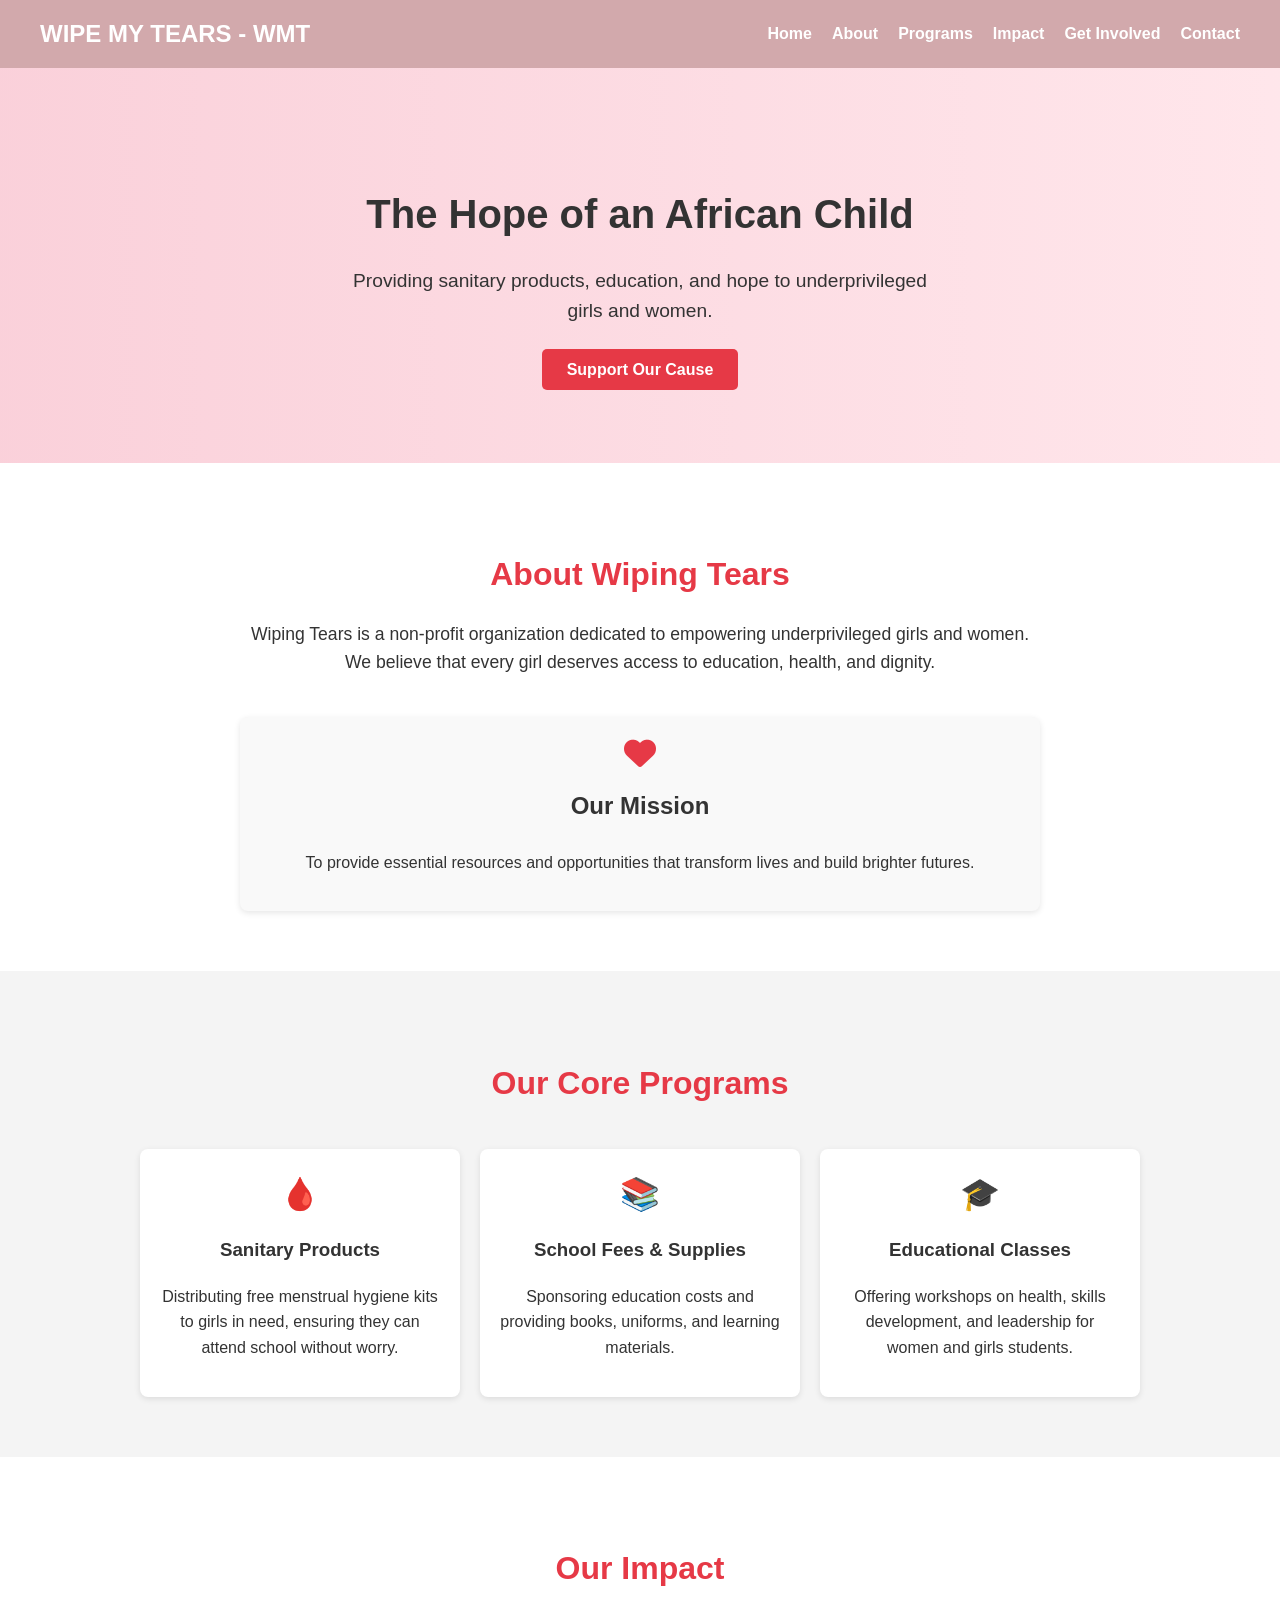
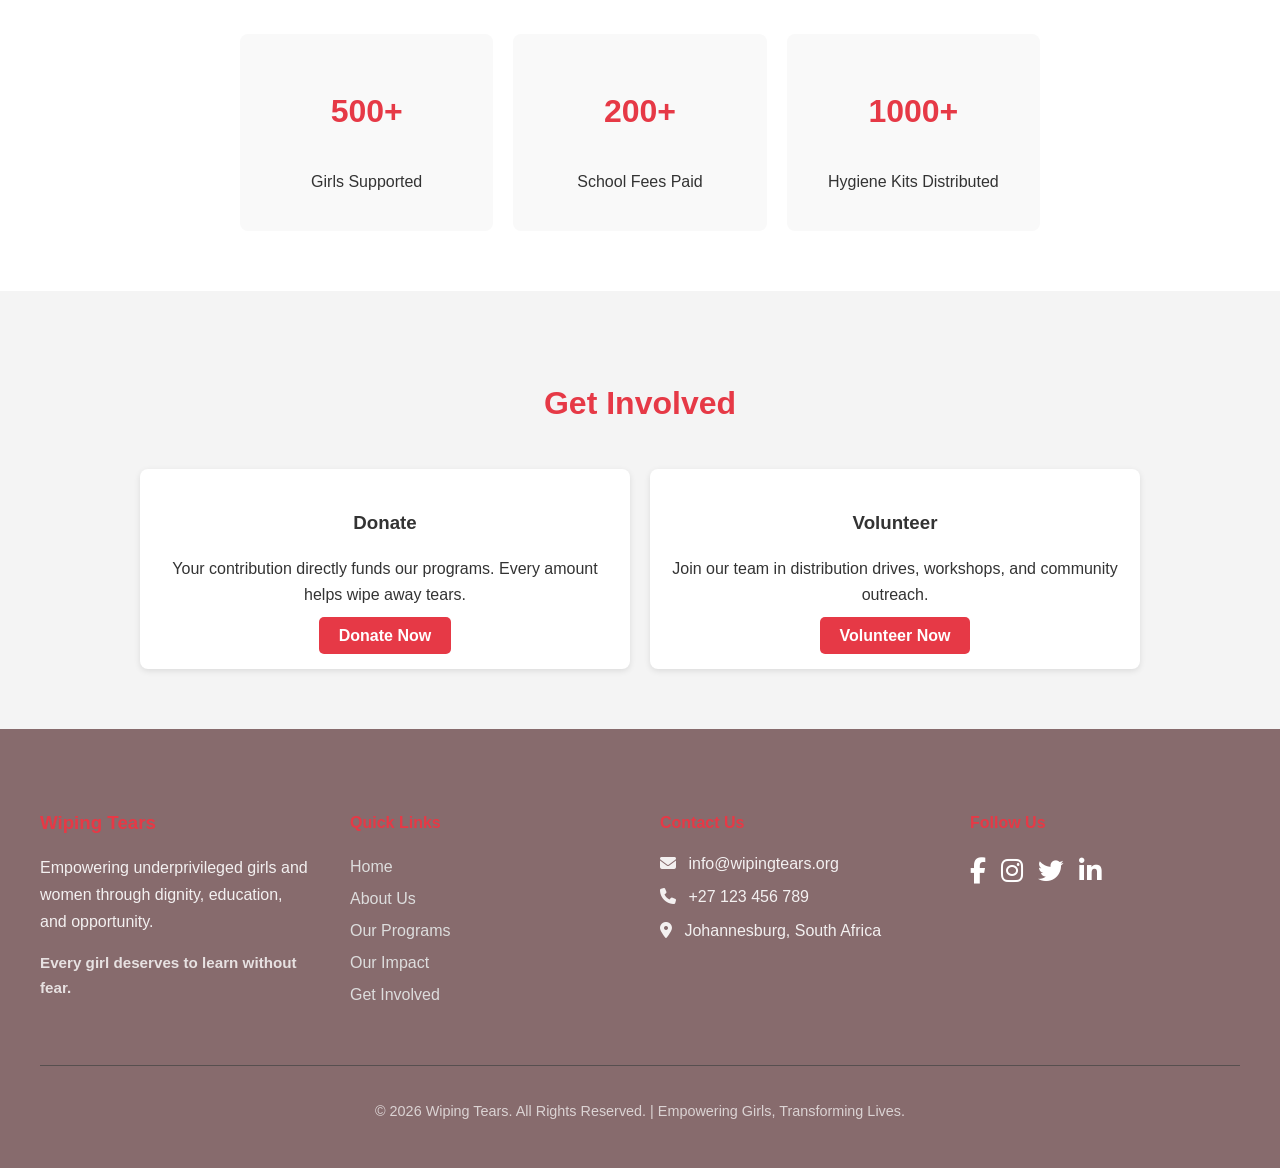
==== index.html @ dc57d69b "Refactor header navigation to include hamburger menu and logo alignment" ====
<!DOCTYPE html>
<html lang="en">
<head>
  <meta charset="UTF-8">
  <meta name="viewport" content="width=device-width, initial-scale=1.0">
  <title>Wiping Tears | Empowering Girls & Women</title>
  <!-- Font Awesome for icons -->
  <link rel="stylesheet" href="https://cdnjs.cloudflare.com/ajax/libs/font-awesome/6.5.1/css/all.min.css">

<style>
*{box-sizing:border-box}
html{scroll-behavior:smooth}
body{margin:0;font-family:Arial,sans-serif;line-height:1.6;color:#333}
img{max-width:100%;height:auto}
header{z-index:1000}
nav ul{flex-wrap:wrap}
@media (max-width:768px){
  nav{flex-direction:column!important;gap:15px}
  nav ul{justify-content:center;gap:10px!important}
  #home{padding:60px 15px!important}
  #home h1{font-size:2rem!important}
  #home p{font-size:1rem!important}
  section{padding:40px 15px!important}
  footer div[style*="justify-content:space-between"]{flex-direction:column!important}
}
@media (max-width:480px){
  nav ul{flex-direction:column!important;align-items:center}
  #home h1{font-size:1.6rem!important}
  #home p{font-size:.95rem!important}
  a[href="#get-involved"]{display:inline-block;width:100%;max-width:280px}
}
@media (min-width:1400px){
  #home h1{font-size:3.5rem!important}
  #home p{font-size:1.4rem!important}
}

/* Responsive Navigation */
@media (max-width:768px){
  #menu-toggle { display:block; }
  #nav-links { 
    display:none; 
    flex-direction:column; 
    background:#d2a9ac; 
    position:absolute; 
    top:60px; 
    right:20px; 
    padding:15px; 
    border-radius:8px;
  }
  #nav-links li { margin:10px 0; }
}
/* Mobile Navigation */
@media (max-width:768px){
  #menu-toggle { display:block; }
  #nav-links { 
    display:none; 
    flex-direction:column; 
    background:#d2a9ac; 
    position:fixed; 
    top:0; 
    left:-250px; /* hidden off-screen */
    width:250px; 
    height:100%; 
    padding:20px; 
    transition:left 0.3s ease; 
    z-index:999;
  }
  #nav-links.show { left:0; } /* slide in */
  #nav-links li { margin:15px 0; }
}

</style>

</head>
<body style="margin:0; font-family:Arial, sans-serif; line-height:1.6; color:#333;">
<!-- Header -->
<header style="background:#d2a9ac; color:#fff; padding:15px 20px; position:sticky; top:0; z-index:1000;">
  <nav style="display:flex; justify-content:space-between; align-items:center; max-width:1200px; margin:auto; position:relative;">
    
    <!-- Left side: Hamburger + Logo -->
    <div style="display:flex; align-items:center; gap:15px;">
      <!-- Hamburger Button -->
      <div id="menu-toggle" style="display:none; font-size:1.8em; cursor:pointer; color:#fff;">
        &#9776; <!-- Unicode hamburger icon -->
      </div>
      <h1 style="margin:0; font-size:1.5em;">WIPE MY TEARS - WMT</h1>
    </div>

    <!-- Navigation Links -->
    <ul id="nav-links" style="list-style:none; display:flex; gap:20px; margin:0; padding:0;">
      <li><a href="#home" style="color:#fff; text-decoration:none; font-weight:bold;">Home</a></li>
      <li><a href="#about" style="color:#fff; text-decoration:none; font-weight:bold;">About</a></li>
      <li><a href="#programs" style="color:#fff; text-decoration:none; font-weight:bold;">Programs</a></li>
      <li><a href="#impact" style="color:#fff; text-decoration:none; font-weight:bold;">Impact</a></li>
      <li><a href="#get-involved" style="color:#fff; text-decoration:none; font-weight:bold;">Get Involved</a></li>
      <li><a href="#contact" style="color:#fff; text-decoration:none; font-weight:bold;">Contact</a></li>
    </ul>
  </nav>
</header>




<!-- Hero Section -->
<section id="home" style="background:linear-gradient(to right, rgba(249,197,209,0.8), rgba(255,224,230,0.8)), url('Images/g') center/cover no-repeat; text-align:center; padding:80px 20px;">
  <div style="max-width:600px; margin:auto;">
    <h2 style="font-size:2.5em; margin-bottom:20px;">The Hope of an African Child</h2>
    <p style="font-size:1.2em; margin-bottom:30px;">Providing sanitary products, education, and hope to underprivileged girls and women.</p>
    <a href="#get-involved" style="background:#e63946; color:#fff; padding:12px 25px; border-radius:5px; text-decoration:none; font-weight:bold;">Support Our Cause</a>
  </div>
</section>


  <!-- About Section -->
  <section id="about" style="padding:60px 20px; background:#fff; text-align:center;">
    <div style="max-width:800px; margin:auto;">
      <h2 style="font-size:2em; margin-bottom:20px; color:#e63946;">About Wiping Tears</h2>
      <p style="font-size:1.1em; margin-bottom:40px;">Wiping Tears is a non-profit organization dedicated to empowering underprivileged girls and women. We believe that every girl deserves access to education, health, and dignity.</p>
      <div style="background:#f9f9f9; padding:20px; border-radius:8px; box-shadow:0 2px 6px rgba(0,0,0,0.1);">
        <i class="fas fa-heart" style="font-size:2em; color:#e63946;"></i>
        <h3 style="margin-top:15px; font-size:1.5em;">Our Mission</h3>
        <p style="margin-top:10px;">To provide essential resources and opportunities that transform lives and build brighter futures.</p>
      </div>
    </div>
  </section>

  <!-- Programs Section -->
  <section id="programs" style="padding:60px 20px; background:#f4f4f4; text-align:center;">
    <div style="max-width:1000px; margin:auto;">
      <h2 style="font-size:2em; margin-bottom:40px; color:#e63946;">Our Core Programs</h2>
      <div style="display:flex; gap:20px; flex-wrap:wrap; justify-content:center;">
        <div style="flex:1; min-width:250px; background:#fff; padding:20px; border-radius:8px; box-shadow:0 2px 6px rgba(0,0,0,0.1);">
          <div style="font-size:2em;">🩸</div>
          <h3 style="margin-top:15px;">Sanitary Products</h3>
          <p>Distributing free menstrual hygiene kits to girls in need, ensuring they can attend school without worry.</p>
        </div>
        <div style="flex:1; min-width:250px; background:#fff; padding:20px; border-radius:8px; box-shadow:0 2px 6px rgba(0,0,0,0.1);">
          <div style="font-size:2em;">📚</div>
          <h3 style="margin-top:15px;">School Fees & Supplies</h3>
          <p>Sponsoring education costs and providing books, uniforms, and learning materials.</p>
        </div>
        <div style="flex:1; min-width:250px; background:#fff; padding:20px; border-radius:8px; box-shadow:0 2px 6px rgba(0,0,0,0.1);">
          <div style="font-size:2em;">🎓</div>
          <h3 style="margin-top:15px;">Educational Classes</h3>
          <p>Offering workshops on health, skills development, and leadership for women and girls students.</p>
        </div>
      </div>
    </div>
  </section>

  <!-- Impact Section -->
  <section id="impact" style="padding:60px 20px; background:#fff; text-align:center;">
    <div style="max-width:800px; margin:auto;">
      <h2 style="font-size:2em; margin-bottom:40px; color:#e63946;">Our Impact</h2>
      <div style="display:flex; gap:20px; justify-content:center; flex-wrap:wrap;">
        <div style="flex:1; min-width:200px; background:#f9f9f9; padding:20px; border-radius:8px;">
          <h3 style="font-size:2em; color:#e63946;">500+</h3>
          <p>Girls Supported</p>
        </div>
        <div style="flex:1; min-width:200px; background:#f9f9f9; padding:20px; border-radius:8px;">
          <h3 style="font-size:2em; color:#e63946;">200+</h3>
          <p>School Fees Paid</p>
        </div>
        <div style="flex:1; min-width:200px; background:#f9f9f9; padding:20px; border-radius:8px;">
          <h3 style="font-size:2em; color:#e63946;">1000+</h3>
          <p>Hygiene Kits Distributed</p>
        </div>
      </div>
    </div>
  </section>

  <!-- Get Involved -->
  <section id="get-involved" style="padding:60px 20px; background:#f4f4f4; text-align:center;">
    <div style="max-width:1000px; margin:auto;">
      <h2 style="font-size:2em; margin-bottom:40px; color:#e63946;">Get Involved</h2>
      <div style="display:flex; gap:20px; flex-wrap:wrap; justify-content:center;">
        <div style="flex:1; min-width:250px; background:#fff; padding:20px; border-radius:8px; box-shadow:0 2px 6px rgba(0,0,0,0.1);">
          <h3>Donate</h3>
          <p>Your contribution directly funds our programs. Every amount helps wipe away tears.</p>
          <a href="#" style="background:#e63946; color:#fff; padding:10px 20px; border-radius:5px; text-decoration:none; font-weight:bold;">Donate Now</a>
        </div>
        <div style="flex:1; min-width:250px; background:#fff; padding:20px; border-radius:8px; box-shadow:0 2px 6px rgba(0,0,0,0.1);">
          <h3>Volunteer</h3>
          <p>Join our team in distribution drives, workshops, and community outreach.</p>
         <a href="#" style="background:#e63946; color:#fff; padding:10px 20px; border-radius:5px; text-decoration:none; font-weight:bold;">Volunteer Now</a>
        </div>
      </div>
    </section>

  <!-- Footer -->
  <footer style="background:#876b6d; color:#fff; padding:60px 20px 30px;">
    <div style="max-width:1200px; margin:auto;">
      <div style="display:flex; flex-wrap:wrap; gap:40px; justify-content:space-between;">

        <!-- Column 1: About -->
        <div style="flex:1; min-width:250px;">
          <h3 style="color:#e63946; margin-bottom:15px;">Wiping Tears</h3>
          <p style="opacity:0.9; line-height:1.7;">
            Empowering underprivileged girls and women through dignity, education, and opportunity.
          </p>
          <p style="margin-top:15px; opacity:0.8; font-size:0.95em;">
            <strong>Every girl deserves to learn without fear.</strong>
          </p>
        </div>

        <!-- Column 2: Quick Links -->
        <div style="flex:1; min-width:200px;">
          <h4 style="margin-bottom:15px; color:#e63946;">Quick Links</h4>
          <ul style="list-style:none; padding:0; margin:0; line-height:2;">
            <li><a href="#home" style="color:#ddd; text-decoration:none;">Home</a></li>
            <li><a href="#about" style="color:#ddd; text-decoration:none;">About Us</a></li>
            <li><a href="#programs" style="color:#ddd; text-decoration:none;">Our Programs</a></li>
            <li><a href="#impact" style="color:#ddd; text-decoration:none;">Our Impact</a></li>
            <li><a href="#get-involved" style="color:#ddd; text-decoration:none;">Get Involved</a></li>
          </ul>
        </div>

        <!-- Column 3: Contact -->
        <div style="flex:1; min-width:250px;">
          <h4 style="margin-bottom:15px; color:#e63946;">Contact Us</h4>
          <p style="margin:8px 0; opacity:0.9;">
            <i class="fas fa-envelope" style="margin-right:8px;"></i> 
            info@wipingtears.org
          </p>
          <p style="margin:8px 0; opacity:0.9;">
            <i class="fas fa-phone" style="margin-right:8px;"></i> 
            +27 123 456 789
          </p>
          <p style="margin:8px 0; opacity:0.9;">
            <i class="fas fa-map-marker-alt" style="margin-right:8px;"></i> 
            Johannesburg, South Africa
          </p>
        </div>

        <!-- Column 4: Social Media -->
        <div style="flex:1; min-width:200px;">
          <h4 style="margin-bottom:15px; color:#e63946;">Follow Us</h4>
          <div style="display:flex; gap:15px; font-size:1.6em;">
            <a href="#" style="color:#fff; transition:0.3s;"><i class="fab fa-facebook-f"></i></a>
            <a href="#" style="color:#fff; transition:0.3s;"><i class="fab fa-instagram"></i></a>
            <a href="#" style="color:#fff; transition:0.3s;"><i class="fab fa-twitter"></i></a>
            <a href="#" style="color:#fff; transition:0.3s;"><i class="fab fa-linkedin-in"></i></a>
          </div>
        </div>

      </div>

      <!-- Bottom Bar -->
      <div style="margin-top:50px; padding-top:20px; border-top:1px solid #444; text-align:center; opacity:0.7; font-size:0.9em;">
        <p>&copy; 2026 Wiping Tears. All Rights Reserved. | Empowering Girls, Transforming Lives.</p>
      </div>
    </div>
  </footer>
  <script>
  const menuToggle = document.getElementById('menu-toggle');
  const navLinks = document.getElementById('nav-links');

  menuToggle.addEventListener('click', () => {
    navLinks.style.display = navLinks.style.display === 'flex' ? 'none' : 'flex';
  });

  // Optional: close menu when a link is clicked
  document.querySelectorAll('#nav-links a').forEach(link => {
    link.addEventListener('click', () => {
      if (window.innerWidth <= 768) {
        navLinks.style.display = 'none';
      }
    });
  });
  // Toggle menu open/close
  menuToggle.addEventListener('click', () => {
    navLinks.classList.toggle('show');
  });

  // Close menu when a link is clicked
  document.querySelectorAll('#nav-links a').forEach(link => {
    link.addEventListener('click', () => {
      navLinks.classList.remove('show');
    });
  });
  
</script>
</body>
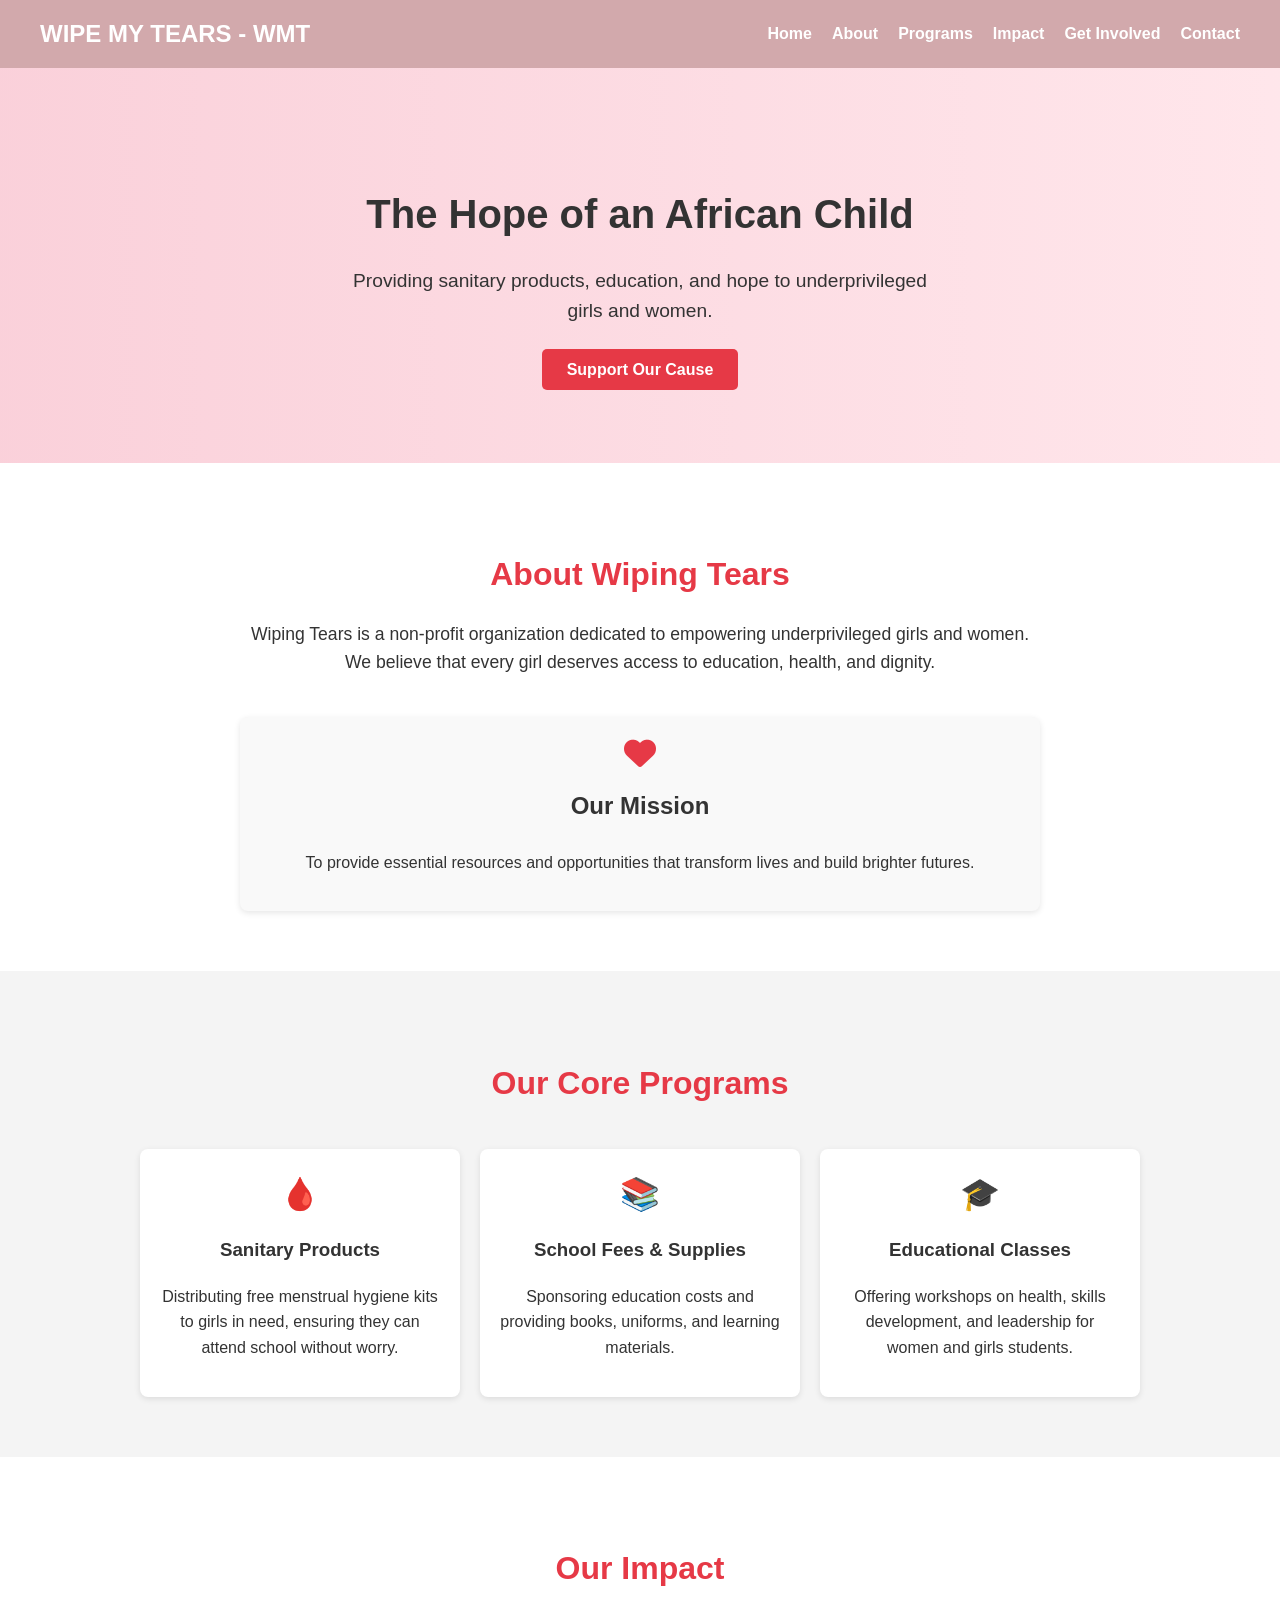
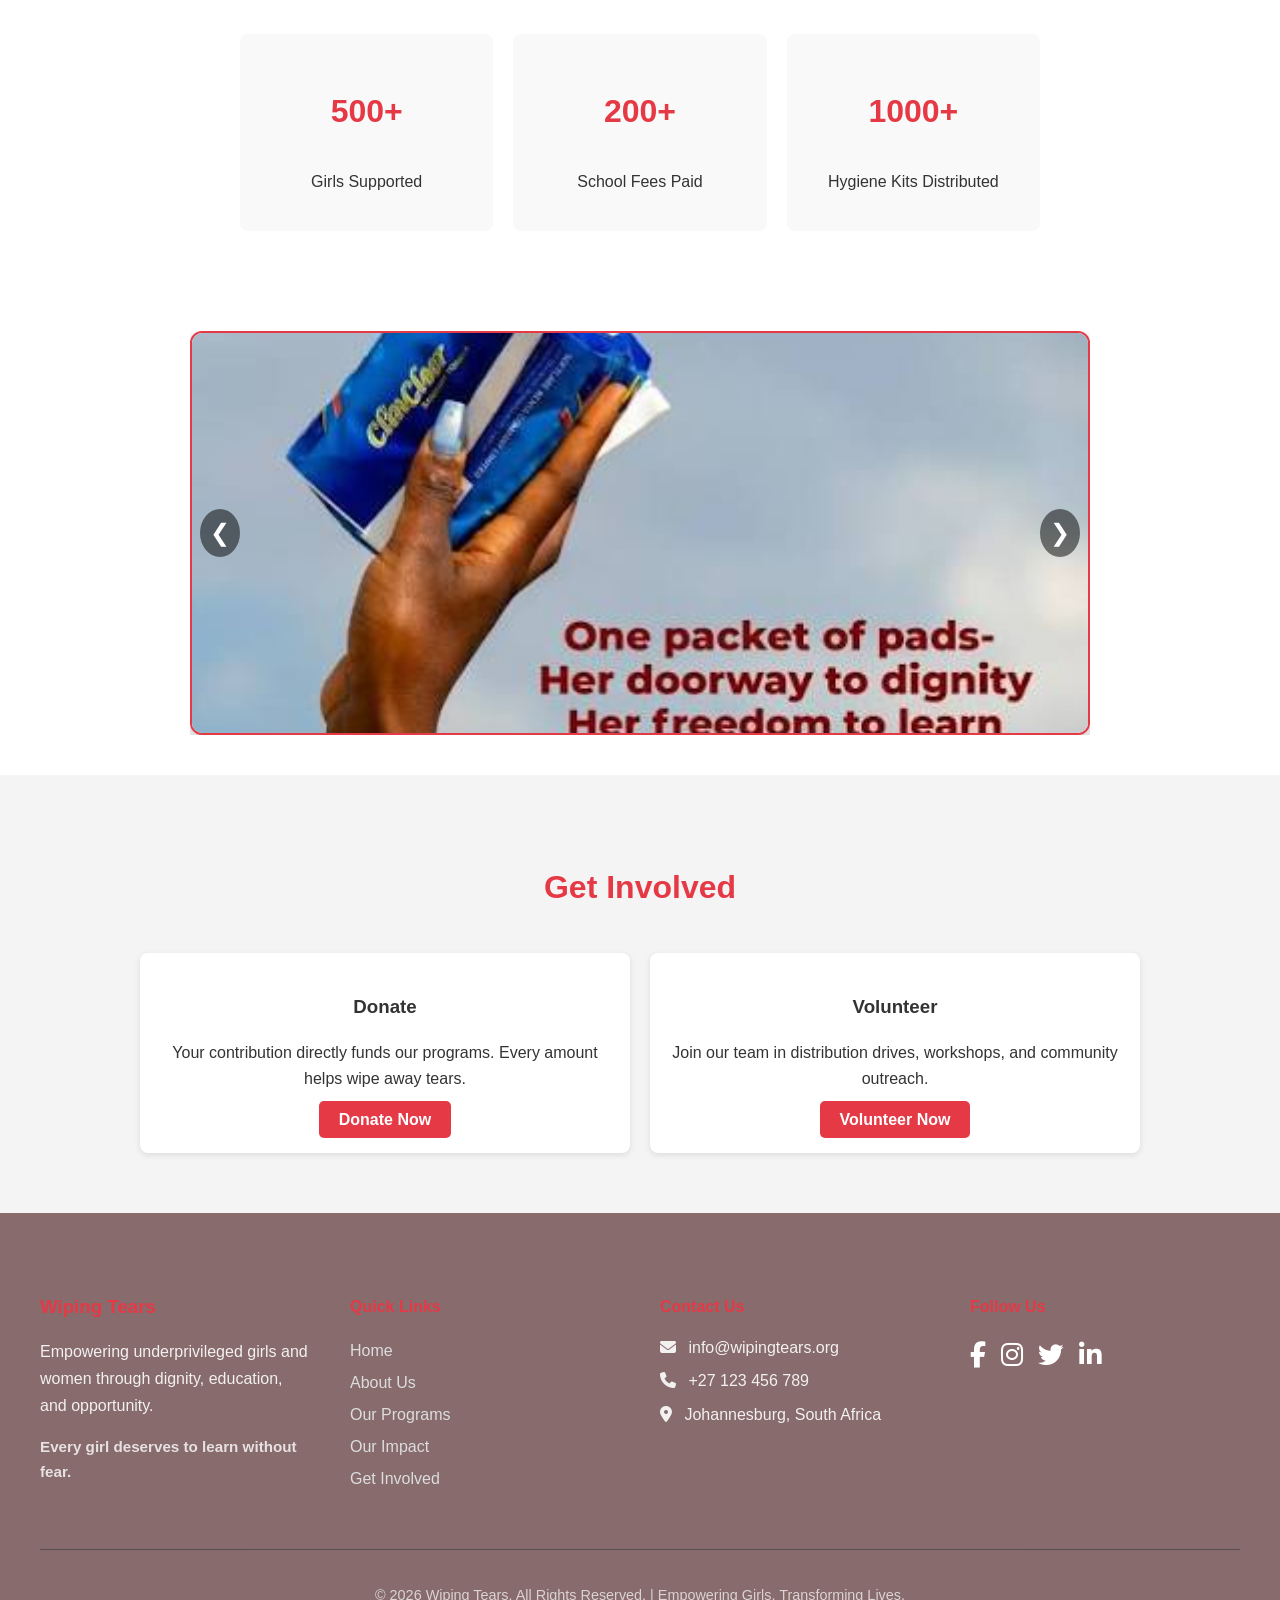
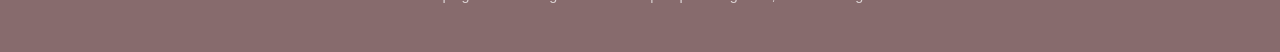
==== commit 741513cf: "Add image slider section with navigation functionality" ====
--- a/index.html
+++ b/index.html
@@ -68,6 +68,49 @@
   #nav-links.show { left:0; } /* slide in */
   #nav-links li { margin:15px 0; }
 }
+/* Image Slider */
+#impact-slider {
+  position:relative;
+  background:linear-gradient(to right, #f9c5d1, #ffe0e6); /* nice gradient background */
+  padding:40px 20px;
+  text-align:center;
+}
+
+#impact-slider .slider {
+  display:flex;
+  transition:transform 0.5s ease-in-out;
+  width:100%;                      /* fixed to 100% */
+  border:2px solid #e63946;         /* brand red border */
+  border-radius:12px;               /* rounded corners */
+  box-shadow:0 8px 20px rgba(0,0,0,0.25); /* floating shadow */
+  overflow:hidden;                  /* keep images inside */
+  background:#fff;                  /* clean white background */
+  margin:auto;                      /* center the slider */
+  max-width:900px;                  /* standard width */
+}
+
+.slider img {
+  width:100%;
+  height:400px;        /* fixed height */
+  object-fit:cover;    /* crop neatly */
+  flex-shrink:0;
+}
+
+#impact-slider button {
+  position:absolute;
+  top:50%;
+  transform:translateY(-50%);
+  background:rgba(0,0,0,0.5);
+  color:#fff;
+  border:none;
+  padding:10px;
+  cursor:pointer;
+  font-size:1.5em;
+  border-radius:50%;
+}
+
+#impact-slider .prev { left:10px; }
+#impact-slider .next { right:10px; }
 
 </style>
 
@@ -168,6 +211,19 @@
       </div>
     </div>
   </section>
+<!-- Image Slider Section -->
+<section id="impact-slider" style="padding:40px 20px; background:#fff; text-align:center;">
+  <div style="max-width:900px; margin:auto; position:relative; overflow:hidden;">
+    <div class="slider">
+      <img src="Images/cover.jpg" alt="Impact Image 1">
+      <img src="Images/cover1.jpg" alt="Impact Image 2">
+      <img src="Images/cover.jpg" alt="Impact Image 3">
+    </div>
+    <!-- Navigation Arrows -->
+    <button class="prev">&#10094;</button>
+    <button class="next">&#10095;</button>
+  </div>
+</section>
 
   <!-- Get Involved -->
   <section id="get-involved" style="padding:60px 20px; background:#f4f4f4; text-align:center;">
@@ -278,6 +334,24 @@
       navLinks.classList.remove('show');
     });
   });
-  
+    const slider = document.querySelector('.slider');
+  const slides = document.querySelectorAll('.slider img');
+  const prevBtn = document.querySelector('.prev');
+  const nextBtn = document.querySelector('.next');
+  let index = 0;
+
+  function showSlide(i) {
+    if (i < 0) index = slides.length - 1;
+    else if (i >= slides.length) index = 0;
+    else index = i;
+    slider.style.transform = `translateX(${-index * 100}%)`;
+  }
+
+  prevBtn.addEventListener('click', () => showSlide(index - 1));
+  nextBtn.addEventListener('click', () => showSlide(index + 1));
+
+  // Auto-slide every 5 seconds
+  setInterval(() => showSlide(index + 1), 5000);
 </script>
+
 </body>
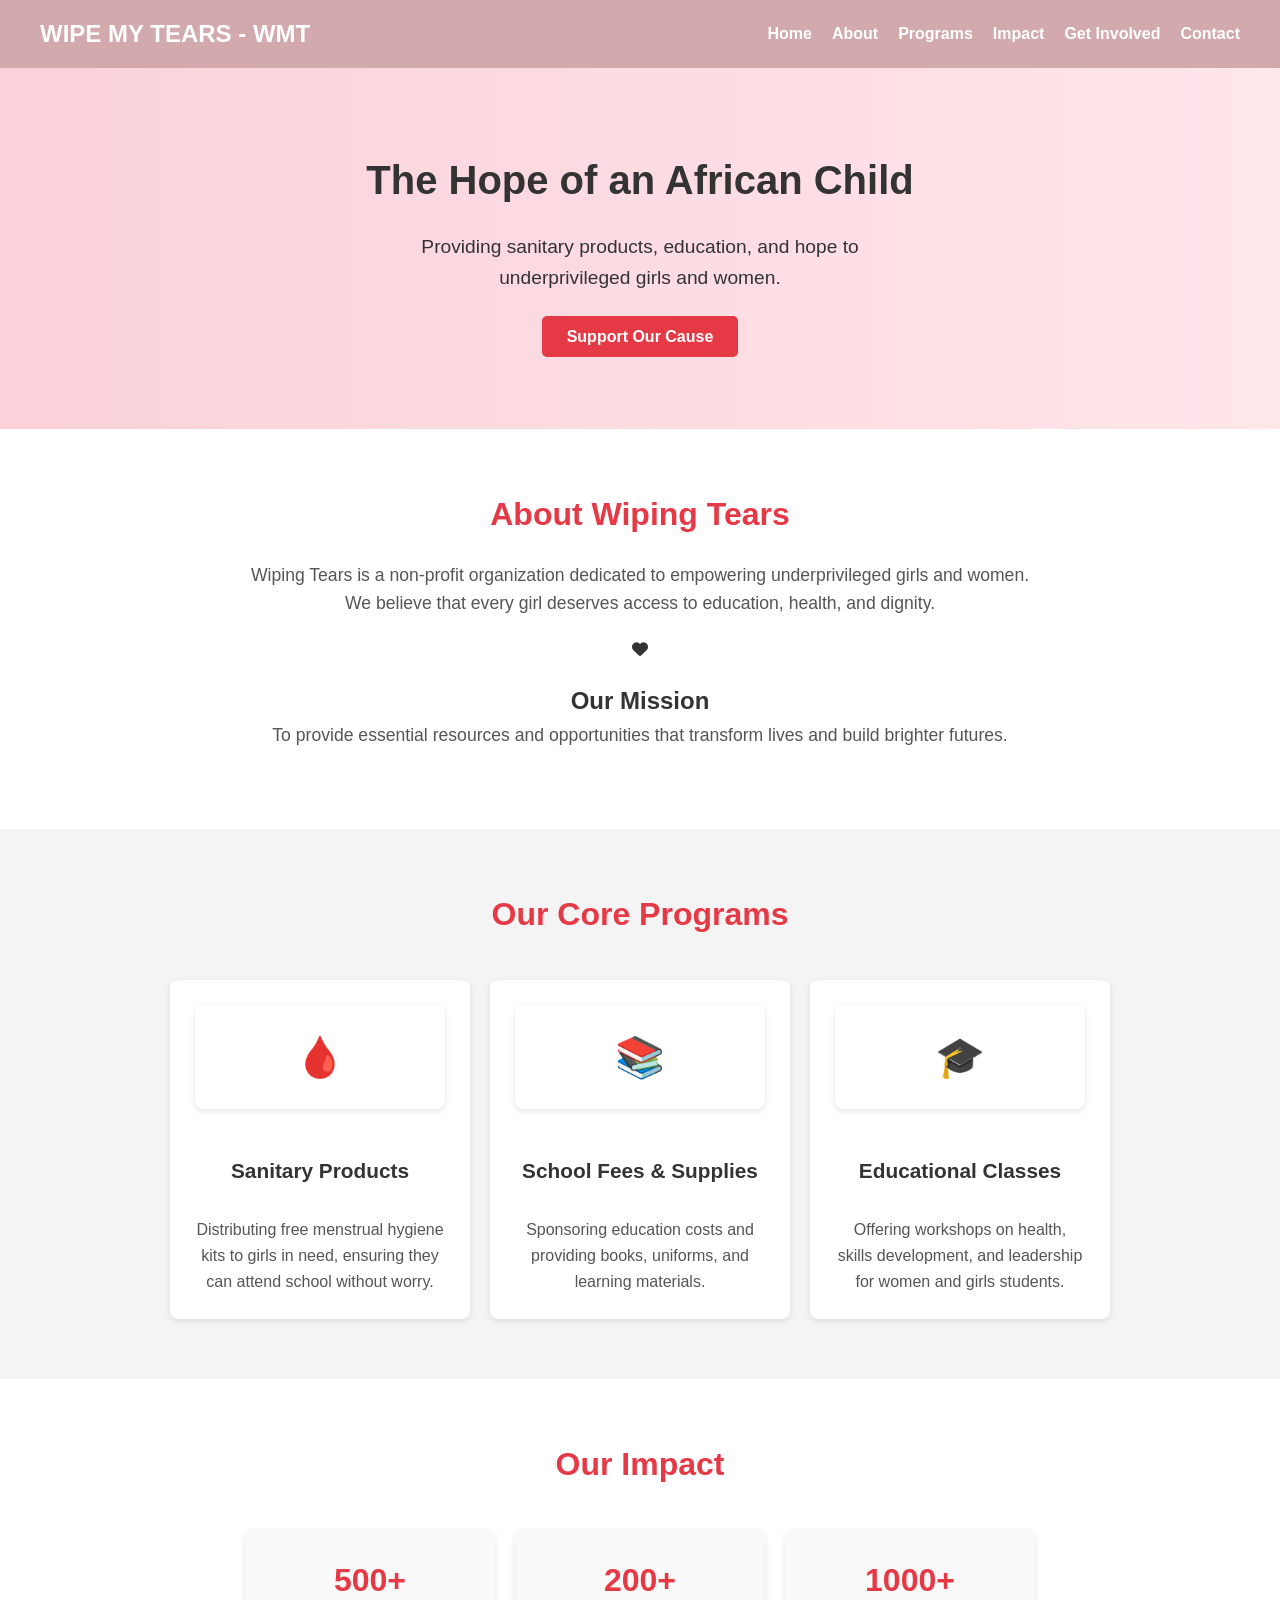
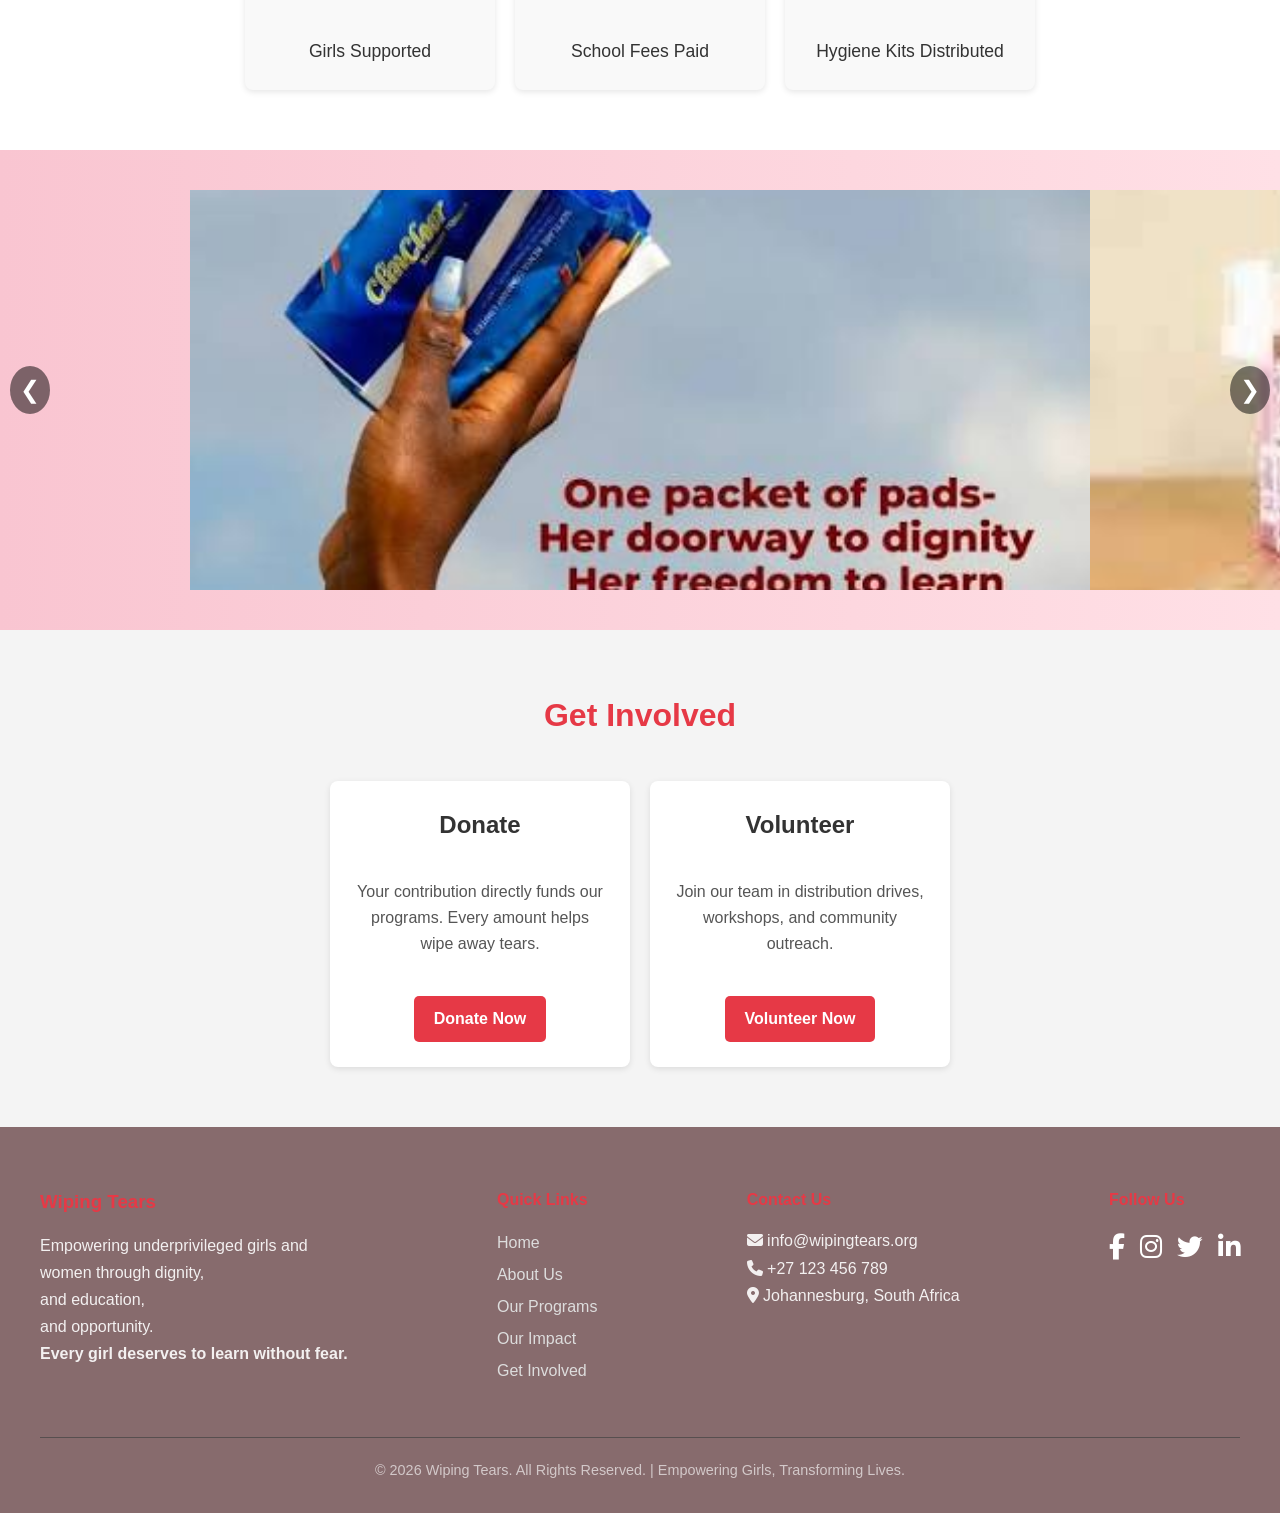
==== commit 654beba2: "Refactor HTML structure and styles for improved responsiveness and clarity; add external CSS and Jav" ====
--- a/index.html
+++ b/index.html
@@ -6,352 +6,181 @@
   <title>Wiping Tears | Empowering Girls & Women</title>
   <!-- Font Awesome for icons -->
   <link rel="stylesheet" href="https://cdnjs.cloudflare.com/ajax/libs/font-awesome/6.5.1/css/all.min.css">
+  <!-- External CSS -->
+  <link rel="stylesheet" href="style.css">
+</head>
+<body>
+  <!-- Header -->
+  <header>
+    <nav>
+      <!-- Left side: Hamburger + Logo -->
+      <div>
+        <div id="menu-toggle">&#9776;</div>
+        <h1>WIPE MY TEARS - WMT</h1>
+      </div>
+      <!-- Navigation Links -->
+      <ul id="nav-links">
+        <li><a href="#home">Home</a></li>
+        <li><a href="#about">About</a></li>
+        <li><a href="#programs">Programs</a></li>
+        <li><a href="#impact">Impact</a></li>
+        <li><a href="#get-involved">Get Involved</a></li>
+        <li><a href="#contact">Contact</a></li>
+      </ul>
+    </nav>
+  </header>
 
-<style>
-*{box-sizing:border-box}
-html{scroll-behavior:smooth}
-body{margin:0;font-family:Arial,sans-serif;line-height:1.6;color:#333}
-img{max-width:100%;height:auto}
-header{z-index:1000}
-nav ul{flex-wrap:wrap}
-@media (max-width:768px){
-  nav{flex-direction:column!important;gap:15px}
-  nav ul{justify-content:center;gap:10px!important}
-  #home{padding:60px 15px!important}
-  #home h1{font-size:2rem!important}
-  #home p{font-size:1rem!important}
-  section{padding:40px 15px!important}
-  footer div[style*="justify-content:space-between"]{flex-direction:column!important}
-}
-@media (max-width:480px){
-  nav ul{flex-direction:column!important;align-items:center}
-  #home h1{font-size:1.6rem!important}
-  #home p{font-size:.95rem!important}
-  a[href="#get-involved"]{display:inline-block;width:100%;max-width:280px}
-}
-@media (min-width:1400px){
-  #home h1{font-size:3.5rem!important}
-  #home p{font-size:1.4rem!important}
-}
+  <!-- Hero Section -->
+  <section id="home">
+    <div>
+      <h2>The Hope of an African Child</h2>
+      <p>Providing sanitary products, education, and hope to<br> underprivileged girls and women.</p>
+      <a href="#get-involved">Support Our Cause</a>
+    </div>
+  </section>
 
-/* Responsive Navigation */
-@media (max-width:768px){
-  #menu-toggle { display:block; }
-  #nav-links { 
-    display:none; 
-    flex-direction:column; 
-    background:#d2a9ac; 
-    position:absolute; 
-    top:60px; 
-    right:20px; 
-    padding:15px; 
-    border-radius:8px;
-  }
-  #nav-links li { margin:10px 0; }
-}
-/* Mobile Navigation */
-@media (max-width:768px){
-  #menu-toggle { display:block; }
-  #nav-links { 
-    display:none; 
-    flex-direction:column; 
-    background:#d2a9ac; 
-    position:fixed; 
-    top:0; 
-    left:-250px; /* hidden off-screen */
-    width:250px; 
-    height:100%; 
-    padding:20px; 
-    transition:left 0.3s ease; 
-    z-index:999;
-  }
-  #nav-links.show { left:0; } /* slide in */
-  #nav-links li { margin:15px 0; }
-}
-/* Image Slider */
-#impact-slider {
-  position:relative;
-  background:linear-gradient(to right, #f9c5d1, #ffe0e6); /* nice gradient background */
-  padding:40px 20px;
-  text-align:center;
-}
+  <!-- About Section -->
+  <section id="about">
+    <div>
+      <h2>About Wiping Tears</h2>
+      <p>Wiping Tears is a non-profit organization dedicated to empowering underprivileged girls and women.<br>
+         We believe that every girl deserves access to education, health, and dignity.</p>
+      <div>
+        <i class="fas fa-heart"></i>
+        <h3>Our Mission</h3>
+        <p>To provide essential resources and opportunities that transform lives and build brighter futures.</p>
+      </div>
+    </div>
+  </section>
 
-#impact-slider .slider {
-  display:flex;
-  transition:transform 0.5s ease-in-out;
-  width:100%;                      /* fixed to 100% */
-  border:2px solid #e63946;         /* brand red border */
-  border-radius:12px;               /* rounded corners */
-  box-shadow:0 8px 20px rgba(0,0,0,0.25); /* floating shadow */
-  overflow:hidden;                  /* keep images inside */
-  background:#fff;                  /* clean white background */
-  margin:auto;                      /* center the slider */
-  max-width:900px;                  /* standard width */
-}
-
-.slider img {
-  width:100%;
-  height:400px;        /* fixed height */
-  object-fit:cover;    /* crop neatly */
-  flex-shrink:0;
-}
-
-#impact-slider button {
-  position:absolute;
-  top:50%;
-  transform:translateY(-50%);
-  background:rgba(0,0,0,0.5);
-  color:#fff;
-  border:none;
-  padding:10px;
-  cursor:pointer;
-  font-size:1.5em;
-  border-radius:50%;
-}
-
-#impact-slider .prev { left:10px; }
-#impact-slider .next { right:10px; }
-
-</style>
-
-</head>
-<body style="margin:0; font-family:Arial, sans-serif; line-height:1.6; color:#333;">
-<!-- Header -->
-<header style="background:#d2a9ac; color:#fff; padding:15px 20px; position:sticky; top:0; z-index:1000;">
-  <nav style="display:flex; justify-content:space-between; align-items:center; max-width:1200px; margin:auto; position:relative;">
-    
-    <!-- Left side: Hamburger + Logo -->
-    <div style="display:flex; align-items:center; gap:15px;">
-      <!-- Hamburger Button -->
-      <div id="menu-toggle" style="display:none; font-size:1.8em; cursor:pointer; color:#fff;">
-        &#9776; <!-- Unicode hamburger icon -->
-      </div>
-      <h1 style="margin:0; font-size:1.5em;">WIPE MY TEARS - WMT</h1>
+<section id="programs">
+  <h2>Our Core Programs</h2>
+  <div class="programs-container">
+    <div class="program-card">
+      <div class="program-icon">🩸</div>
+      <h3>Sanitary Products</h3>
+      <p>Distributing free menstrual hygiene kits to girls in need, ensuring they can attend school without worry.</p>
     </div>
-
-    <!-- Navigation Links -->
-    <ul id="nav-links" style="list-style:none; display:flex; gap:20px; margin:0; padding:0;">
-      <li><a href="#home" style="color:#fff; text-decoration:none; font-weight:bold;">Home</a></li>
-      <li><a href="#about" style="color:#fff; text-decoration:none; font-weight:bold;">About</a></li>
-      <li><a href="#programs" style="color:#fff; text-decoration:none; font-weight:bold;">Programs</a></li>
-      <li><a href="#impact" style="color:#fff; text-decoration:none; font-weight:bold;">Impact</a></li>
-      <li><a href="#get-involved" style="color:#fff; text-decoration:none; font-weight:bold;">Get Involved</a></li>
-      <li><a href="#contact" style="color:#fff; text-decoration:none; font-weight:bold;">Contact</a></li>
-    </ul>
-  </nav>
-</header>
-
-
-
-
-<!-- Hero Section -->
-<section id="home" style="background:linear-gradient(to right, rgba(249,197,209,0.8), rgba(255,224,230,0.8)), url('Images/g') center/cover no-repeat; text-align:center; padding:80px 20px;">
-  <div style="max-width:600px; margin:auto;">
-    <h2 style="font-size:2.5em; margin-bottom:20px;">The Hope of an African Child</h2>
-    <p style="font-size:1.2em; margin-bottom:30px;">Providing sanitary products, education, and hope to underprivileged girls and women.</p>
-    <a href="#get-involved" style="background:#e63946; color:#fff; padding:12px 25px; border-radius:5px; text-decoration:none; font-weight:bold;">Support Our Cause</a>
+    <div class="program-card">
+      <div class="program-icon">📚</div>
+      <h3>School Fees & Supplies</h3>
+      <p>Sponsoring education costs and providing books, uniforms, and learning materials.</p>
+    </div>
+    <div class="program-card">
+      <div class="program-icon">🎓</div>
+      <h3>Educational Classes</h3>
+      <p>Offering workshops on health, skills development, and leadership for women and girls students.</p>
+    </div>
   </div>
 </section>
 
 
-  <!-- About Section -->
-  <section id="about" style="padding:60px 20px; background:#fff; text-align:center;">
-    <div style="max-width:800px; margin:auto;">
-      <h2 style="font-size:2em; margin-bottom:20px; color:#e63946;">About Wiping Tears</h2>
-      <p style="font-size:1.1em; margin-bottom:40px;">Wiping Tears is a non-profit organization dedicated to empowering underprivileged girls and women. We believe that every girl deserves access to education, health, and dignity.</p>
-      <div style="background:#f9f9f9; padding:20px; border-radius:8px; box-shadow:0 2px 6px rgba(0,0,0,0.1);">
-        <i class="fas fa-heart" style="font-size:2em; color:#e63946;"></i>
-        <h3 style="margin-top:15px; font-size:1.5em;">Our Mission</h3>
-        <p style="margin-top:10px;">To provide essential resources and opportunities that transform lives and build brighter futures.</p>
+<section id="impact">
+  <h2>Our Impact</h2>
+  <div class="impact-container">
+    <div class="impact-card">
+      <h3>500+</h3>
+      <p>Girls Supported</p>
+    </div>
+    <div class="impact-card">
+      <h3>200+</h3>
+      <p>School Fees Paid</p>
+    </div>
+    <div class="impact-card">
+      <h3>1000+</h3>
+      <p>Hygiene Kits Distributed</p>
+    </div>
+  </div>
+</section>
+
+
+<!-- Image Slider Section -->
+<section id="impact-slider">
+  <div class="slider">
+    <img src="Images/cover.jpg" alt="Impact Image 1">
+    <img src="Images/cover1.jpg" alt="Impact Image 2">
+    <img src="Images/cover.jpg" alt="Impact Image 3">
+  </div>
+  <!-- Navigation Arrows -->
+  <button class="prev">&#10094;</button>
+  <button class="next">&#10095;</button>
+</section>
+
+
+<section id="get-involved">
+  <h2>Get Involved</h2>
+  <div class="involved-container">
+    <div class="involved-card">
+      <h3>Donate</h3>
+      <p>Your contribution directly funds our programs. Every amount helps wipe away tears.</p>
+      <a href="#">Donate Now</a>
+    </div>
+    <div class="involved-card">
+      <h3>Volunteer</h3>
+      <p>Join our team in distribution drives, workshops, and community outreach.</p>
+      <a href="#">Volunteer Now</a>
+    </div>
+  </div>
+</section>
+
+
+ <footer>
+  <div>
+    <div class="footer-columns">
+      <!-- Column 1: About -->
+      <div>
+        <h3>Wiping Tears</h3>
+        <p>
+  Empowering underprivileged girls and<br> women through dignity,<br>
+  and
+  education,<br>
+  and opportunity.
+</p>
+
+        <p><strong>Every girl deserves to learn without fear.</strong></p>
       </div>
-    </div>
-  </section>
 
-  <!-- Programs Section -->
-  <section id="programs" style="padding:60px 20px; background:#f4f4f4; text-align:center;">
-    <div style="max-width:1000px; margin:auto;">
-      <h2 style="font-size:2em; margin-bottom:40px; color:#e63946;">Our Core Programs</h2>
-      <div style="display:flex; gap:20px; flex-wrap:wrap; justify-content:center;">
-        <div style="flex:1; min-width:250px; background:#fff; padding:20px; border-radius:8px; box-shadow:0 2px 6px rgba(0,0,0,0.1);">
-          <div style="font-size:2em;">🩸</div>
-          <h3 style="margin-top:15px;">Sanitary Products</h3>
-          <p>Distributing free menstrual hygiene kits to girls in need, ensuring they can attend school without worry.</p>
-        </div>
-        <div style="flex:1; min-width:250px; background:#fff; padding:20px; border-radius:8px; box-shadow:0 2px 6px rgba(0,0,0,0.1);">
-          <div style="font-size:2em;">📚</div>
-          <h3 style="margin-top:15px;">School Fees & Supplies</h3>
-          <p>Sponsoring education costs and providing books, uniforms, and learning materials.</p>
-        </div>
-        <div style="flex:1; min-width:250px; background:#fff; padding:20px; border-radius:8px; box-shadow:0 2px 6px rgba(0,0,0,0.1);">
-          <div style="font-size:2em;">🎓</div>
-          <h3 style="margin-top:15px;">Educational Classes</h3>
-          <p>Offering workshops on health, skills development, and leadership for women and girls students.</p>
+      <!-- Column 2: Quick Links -->
+      <div>
+        <h4>Quick Links</h4>
+        <ul>
+          <li><a href="#home">Home</a></li>
+          <li><a href="#about">About Us</a></li>
+          <li><a href="#programs">Our Programs</a></li>
+          <li><a href="#impact">Our Impact</a></li>
+          <li><a href="#get-involved">Get Involved</a></li>
+        </ul>
+      </div>
+
+      <!-- Column 3: Contact -->
+      <div>
+        <h4>Contact Us</h4>
+        <p><i class="fas fa-envelope"></i> info@wipingtears.org</p>
+        <p><i class="fas fa-phone"></i> +27 123 456 789</p>
+        <p><i class="fas fa-map-marker-alt"></i> Johannesburg, South Africa</p>
+      </div>
+
+      <!-- Column 4: Social Media -->
+      <div>
+        <h4>Follow Us</h4>
+        <div class="social">
+          <a href="#"><i class="fab fa-facebook-f"></i></a>
+          <a href="#"><i class="fab fa-instagram"></i></a>
+          <a href="#"><i class="fab fa-twitter"></i></a>
+          <a href="#"><i class="fab fa-linkedin-in"></i></a>
         </div>
       </div>
     </div>
-  </section>
 
-  <!-- Impact Section -->
-  <section id="impact" style="padding:60px 20px; background:#fff; text-align:center;">
-    <div style="max-width:800px; margin:auto;">
-      <h2 style="font-size:2em; margin-bottom:40px; color:#e63946;">Our Impact</h2>
-      <div style="display:flex; gap:20px; justify-content:center; flex-wrap:wrap;">
-        <div style="flex:1; min-width:200px; background:#f9f9f9; padding:20px; border-radius:8px;">
-          <h3 style="font-size:2em; color:#e63946;">500+</h3>
-          <p>Girls Supported</p>
-        </div>
-        <div style="flex:1; min-width:200px; background:#f9f9f9; padding:20px; border-radius:8px;">
-          <h3 style="font-size:2em; color:#e63946;">200+</h3>
-          <p>School Fees Paid</p>
-        </div>
-        <div style="flex:1; min-width:200px; background:#f9f9f9; padding:20px; border-radius:8px;">
-          <h3 style="font-size:2em; color:#e63946;">1000+</h3>
-          <p>Hygiene Kits Distributed</p>
-        </div>
-      </div>
+    <!-- Bottom Bar -->
+    <div class="bottom-bar">
+      <p>&copy; 2026 Wiping Tears. All Rights Reserved. | Empowering Girls, Transforming Lives.</p>
     </div>
-  </section>
-<!-- Image Slider Section -->
-<section id="impact-slider" style="padding:40px 20px; background:#fff; text-align:center;">
-  <div style="max-width:900px; margin:auto; position:relative; overflow:hidden;">
-    <div class="slider">
-      <img src="Images/cover.jpg" alt="Impact Image 1">
-      <img src="Images/cover1.jpg" alt="Impact Image 2">
-      <img src="Images/cover.jpg" alt="Impact Image 3">
-    </div>
-    <!-- Navigation Arrows -->
-    <button class="prev">&#10094;</button>
-    <button class="next">&#10095;</button>
   </div>
-</section>
+</footer>
 
-  <!-- Get Involved -->
-  <section id="get-involved" style="padding:60px 20px; background:#f4f4f4; text-align:center;">
-    <div style="max-width:1000px; margin:auto;">
-      <h2 style="font-size:2em; margin-bottom:40px; color:#e63946;">Get Involved</h2>
-      <div style="display:flex; gap:20px; flex-wrap:wrap; justify-content:center;">
-        <div style="flex:1; min-width:250px; background:#fff; padding:20px; border-radius:8px; box-shadow:0 2px 6px rgba(0,0,0,0.1);">
-          <h3>Donate</h3>
-          <p>Your contribution directly funds our programs. Every amount helps wipe away tears.</p>
-          <a href="#" style="background:#e63946; color:#fff; padding:10px 20px; border-radius:5px; text-decoration:none; font-weight:bold;">Donate Now</a>
-        </div>
-        <div style="flex:1; min-width:250px; background:#fff; padding:20px; border-radius:8px; box-shadow:0 2px 6px rgba(0,0,0,0.1);">
-          <h3>Volunteer</h3>
-          <p>Join our team in distribution drives, workshops, and community outreach.</p>
-         <a href="#" style="background:#e63946; color:#fff; padding:10px 20px; border-radius:5px; text-decoration:none; font-weight:bold;">Volunteer Now</a>
-        </div>
-      </div>
-    </section>
 
-  <!-- Footer -->
-  <footer style="background:#876b6d; color:#fff; padding:60px 20px 30px;">
-    <div style="max-width:1200px; margin:auto;">
-      <div style="display:flex; flex-wrap:wrap; gap:40px; justify-content:space-between;">
-
-        <!-- Column 1: About -->
-        <div style="flex:1; min-width:250px;">
-          <h3 style="color:#e63946; margin-bottom:15px;">Wiping Tears</h3>
-          <p style="opacity:0.9; line-height:1.7;">
-            Empowering underprivileged girls and women through dignity, education, and opportunity.
-          </p>
-          <p style="margin-top:15px; opacity:0.8; font-size:0.95em;">
-            <strong>Every girl deserves to learn without fear.</strong>
-          </p>
-        </div>
-
-        <!-- Column 2: Quick Links -->
-        <div style="flex:1; min-width:200px;">
-          <h4 style="margin-bottom:15px; color:#e63946;">Quick Links</h4>
-          <ul style="list-style:none; padding:0; margin:0; line-height:2;">
-            <li><a href="#home" style="color:#ddd; text-decoration:none;">Home</a></li>
-            <li><a href="#about" style="color:#ddd; text-decoration:none;">About Us</a></li>
-            <li><a href="#programs" style="color:#ddd; text-decoration:none;">Our Programs</a></li>
-            <li><a href="#impact" style="color:#ddd; text-decoration:none;">Our Impact</a></li>
-            <li><a href="#get-involved" style="color:#ddd; text-decoration:none;">Get Involved</a></li>
-          </ul>
-        </div>
-
-        <!-- Column 3: Contact -->
-        <div style="flex:1; min-width:250px;">
-          <h4 style="margin-bottom:15px; color:#e63946;">Contact Us</h4>
-          <p style="margin:8px 0; opacity:0.9;">
-            <i class="fas fa-envelope" style="margin-right:8px;"></i> 
-            info@wipingtears.org
-          </p>
-          <p style="margin:8px 0; opacity:0.9;">
-            <i class="fas fa-phone" style="margin-right:8px;"></i> 
-            +27 123 456 789
-          </p>
-          <p style="margin:8px 0; opacity:0.9;">
-            <i class="fas fa-map-marker-alt" style="margin-right:8px;"></i> 
-            Johannesburg, South Africa
-          </p>
-        </div>
-
-        <!-- Column 4: Social Media -->
-        <div style="flex:1; min-width:200px;">
-          <h4 style="margin-bottom:15px; color:#e63946;">Follow Us</h4>
-          <div style="display:flex; gap:15px; font-size:1.6em;">
-            <a href="#" style="color:#fff; transition:0.3s;"><i class="fab fa-facebook-f"></i></a>
-            <a href="#" style="color:#fff; transition:0.3s;"><i class="fab fa-instagram"></i></a>
-            <a href="#" style="color:#fff; transition:0.3s;"><i class="fab fa-twitter"></i></a>
-            <a href="#" style="color:#fff; transition:0.3s;"><i class="fab fa-linkedin-in"></i></a>
-          </div>
-        </div>
-
-      </div>
-
-      <!-- Bottom Bar -->
-      <div style="margin-top:50px; padding-top:20px; border-top:1px solid #444; text-align:center; opacity:0.7; font-size:0.9em;">
-        <p>&copy; 2026 Wiping Tears. All Rights Reserved. | Empowering Girls, Transforming Lives.</p>
-      </div>
-    </div>
-  </footer>
-  <script>
-  const menuToggle = document.getElementById('menu-toggle');
-  const navLinks = document.getElementById('nav-links');
-
-  menuToggle.addEventListener('click', () => {
-    navLinks.style.display = navLinks.style.display === 'flex' ? 'none' : 'flex';
-  });
-
-  // Optional: close menu when a link is clicked
-  document.querySelectorAll('#nav-links a').forEach(link => {
-    link.addEventListener('click', () => {
-      if (window.innerWidth <= 768) {
-        navLinks.style.display = 'none';
-      }
-    });
-  });
-  // Toggle menu open/close
-  menuToggle.addEventListener('click', () => {
-    navLinks.classList.toggle('show');
-  });
-
-  // Close menu when a link is clicked
-  document.querySelectorAll('#nav-links a').forEach(link => {
-    link.addEventListener('click', () => {
-      navLinks.classList.remove('show');
-    });
-  });
-    const slider = document.querySelector('.slider');
-  const slides = document.querySelectorAll('.slider img');
-  const prevBtn = document.querySelector('.prev');
-  const nextBtn = document.querySelector('.next');
-  let index = 0;
-
-  function showSlide(i) {
-    if (i < 0) index = slides.length - 1;
-    else if (i >= slides.length) index = 0;
-    else index = i;
-    slider.style.transform = `translateX(${-index * 100}%)`;
-  }
-
-  prevBtn.addEventListener('click', () => showSlide(index - 1));
-  nextBtn.addEventListener('click', () => showSlide(index + 1));
-
-  // Auto-slide every 5 seconds
-  setInterval(() => showSlide(index + 1), 5000);
-</script>
-
-</body>+  <!-- External JS -->
+  <script src="script.js"></script>
+</body>
+</html>
--- a/style.css
+++ b/style.css
@@ -0,0 +1,457 @@
+/* Global Reset */
+* { box-sizing: border-box; margin: 0; padding: 0; }
+html { scroll-behavior: smooth; }
+body { font-family: Arial, sans-serif; line-height: 1.6; color: #333; }
+img { max-width: 100%; height: auto; }
+
+/* Header & Navigation */
+header {
+  background: #d2a9ac;
+  color: #fff;
+  padding: 15px 20px;
+  position: sticky;
+  top: 0;
+  z-index: 1000;
+}
+nav {
+  display: flex;
+  justify-content: space-between;
+  align-items: center;
+  max-width: 1200px;
+  margin: auto;
+}
+#menu-toggle {
+  display: none;
+  font-size: 1.8em;
+  cursor: pointer;
+  color: #fff;
+}
+#nav-links {
+  list-style: none;
+  display: flex;
+  gap: 20px;
+}
+#nav-links a {
+  color: #fff;
+  text-decoration: none;
+  font-weight: bold;
+}
+
+/* Responsive Navigation */
+@media (max-width:768px){
+  #menu-toggle { display:block; }
+  #nav-links { 
+    display:none; flex-direction:column; background:#d2a9ac; 
+    position:fixed; top:0; left:-250px; width:250px; height:100%; 
+    padding:20px; transition:left 0.3s ease; z-index:999;
+  }
+  #nav-links.show { left:0; }
+  #nav-links li { margin:15px 0; }
+}
+
+/* Hero Section */
+#home {
+  background: linear-gradient(to right, rgba(249,197,209,0.8), rgba(255,224,230,0.8)), 
+              url('Images/g') center/cover no-repeat;
+  text-align: center;
+  padding: 80px 20px;
+}
+#home h2 { font-size: 2.5em; margin-bottom: 20px; }
+#home p { font-size: 1.2em; margin-bottom: 30px; }
+#home a {
+  background: #e63946;
+  color: #fff;
+  padding: 12px 25px;
+  border-radius: 5px;
+  text-decoration: none;
+  font-weight: bold;
+}
+
+/* Sections */
+section { padding: 60px 20px; text-align: center; }
+#about, #impact { background: #fff; }
+#programs, #get-involved { background: #f4f4f4; }
+
+/* Cards */
+#programs div, #impact div, #get-involved div {
+  display: flex; gap: 20px; flex-wrap: wrap; justify-content: center;
+}
+#programs div > div, #impact div > div, #get-involved div > div {
+  flex: 1; min-width: 250px; background: #fff; padding: 20px;
+  border-radius: 8px; box-shadow: 0 2px 6px rgba(0,0,0,0.1);
+}
+
+/* Image Slider */
+#impact-slider {
+  position: relative;
+  background: linear-gradient(to right, #f9c5d1, #ffe0e6);
+  padding: 40px 20px;
+  text-align: center;
+}
+#impact-slider .slider {
+  display: flex;
+  transition: transform 0.5s ease-in-out;
+  width: 300%; /* 3 images → 300% */
+  margin: auto;
+  max-width: 900px;
+}
+.slider img {
+  width: 100%;
+  height: 400px;
+  object-fit: cover;
+  flex-shrink: 0;
+}
+#impact-slider button {
+  position: absolute; top: 50%; transform: translateY(-50%);
+  background: rgba(0,0,0,0.5); color: #fff; border: none;
+  padding: 10px; cursor: pointer; font-size: 1.5em; border-radius: 50%;
+}
+#impact-slider .prev { left: 10px; }
+#impact-slider .next { right: 10px; }
+
+/* Responsive slider heights */
+@media (max-width:768px){ .slider img { height:250px; } }
+@media (max-width:480px){ .slider img { height:200px; } }
+
+/* Footer */
+footer {
+  background: #876b6d;
+  color: #fff;
+  padding: 60px 20px 30px;
+}
+footer > div {
+  max-width: 1200px;
+  margin: auto;
+}
+footer .columns {
+  display: flex;
+  flex-wrap: wrap;
+  gap: 40px;
+  justify-content: space-between;
+}
+footer h3, footer h4 { color: #e63946; margin-bottom: 15px; }
+footer ul { list-style: none; padding: 0; margin: 0; line-height: 2; }
+footer a { color: #ddd; text-decoration: none; }
+footer .social { display: flex; gap: 15px; font-size: 1.6em; }
+footer .bottom-bar {
+  margin-top: 50px; padding-top: 20px; border-top: 1px solid #444;
+  text-align: center; opacity: 0.7; font-size: 0.9em;
+}
+                       /* Core Programs Section */
+#programs {
+  background: #f4f4f4;
+  padding: 60px 20px;
+  text-align: center;
+}
+
+#programs h2 {
+  font-size: 2em;
+  margin-bottom: 40px;
+  color: #e63946;
+}
+
+#programs .programs-container {
+  display: flex;
+  gap: 20px;
+  flex-wrap: wrap;
+  justify-content: center;
+  max-width: 1000px;
+  margin: auto;
+}
+
+#programs .program-card {
+  flex: 1;
+  min-width: 250px;
+  max-width: 300px;
+  background: #fff;
+  padding: 25px;
+  border-radius: 8px;
+  box-shadow: 0 2px 6px rgba(0,0,0,0.1);
+  text-align: center;
+  transition: transform 0.3s ease;
+}
+
+#programs .program-card:hover {
+  transform: translateY(-5px);
+}
+
+#programs .program-icon {
+  font-size: 2.5em;
+  margin-bottom: 15px;
+  color: #e63946;
+}
+
+#programs .program-card h3 {
+  margin-top: 10px;
+  font-size: 1.3em;
+  color: #333;
+}
+
+#programs .program-card p {
+  margin-top: 10px;
+  font-size: 1em;
+  color: #555;
+}
+/* Impact Section */
+#impact {
+  background: #fff;
+  padding: 60px 20px;
+  text-align: center;
+}
+
+#impact h2 {
+  font-size: 2em;
+  margin-bottom: 40px;
+  color: #e63946;
+}
+
+#impact .impact-container {
+  display: flex;
+  gap: 20px;
+  flex-wrap: wrap;
+  justify-content: center;
+  max-width: 800px;
+  margin: auto;
+}
+
+#impact .impact-card {
+  flex: 1;
+  min-width: 200px;
+  max-width: 250px;
+  background: #f9f9f9;
+  padding: 25px;
+  border-radius: 8px;
+  box-shadow: 0 2px 6px rgba(0,0,0,0.1);
+  text-align: center;
+  transition: transform 0.3s ease;
+}
+
+#impact .impact-card:hover {
+  transform: translateY(-5px);
+}
+
+#impact .impact-card h3 {
+  font-size: 2em;
+  color: #e63946;
+  margin-bottom: 10px;
+}
+
+#impact .impact-card p {
+  font-size: 1.1em;
+  color: #333;
+}
+/* Get Involved Section */
+#get-involved {
+  background: #f4f4f4;
+  padding: 60px 20px;
+  text-align: center;
+}
+
+#get-involved h2 {
+  font-size: 2em;
+  margin-bottom: 40px;
+  color: #e63946;
+}
+
+#get-involved .involved-container {
+  display: flex;
+  gap: 20px;
+  flex-wrap: wrap;
+  justify-content: center;
+  max-width: 1000px;
+  margin: auto;
+}
+
+#get-involved .involved-card {
+  flex: 1;
+  min-width: 250px;
+  max-width: 300px;
+  background: #fff;
+  padding: 25px;
+  border-radius: 8px;
+  box-shadow: 0 2px 6px rgba(0,0,0,0.1);
+  text-align: center;
+  transition: transform 0.3s ease;
+}
+
+#get-involved .involved-card:hover {
+  transform: translateY(-5px);
+}
+
+#get-involved .involved-card h3 {
+  font-size: 1.5em;
+  margin-bottom: 15px;
+  color: #333;
+}
+
+#get-involved .involved-card p {
+  font-size: 1em;
+  margin-bottom: 20px;
+  color: #555;
+}
+
+#get-involved .involved-card a {
+  display: inline-block;
+  background: #e63946;
+  color: #fff;
+  padding: 10px 20px;
+  border-radius: 5px;
+  text-decoration: none;
+  font-weight: bold;
+  transition: background 0.3s ease;
+}
+
+#get-involved .involved-card a:hover {
+  background: #c72d3a;
+}
+/* Footer */
+footer {
+  background: #876b6d;   /* muted maroon */
+  color: #fff;
+  padding: 60px 20px 30px;
+}
+
+footer > div {
+  max-width: 1200px;
+  margin: auto;
+}
+
+footer .footer-columns {
+  display: flex;
+  flex-wrap: wrap;
+  gap: 40px;
+  justify-content: space-between;
+}
+
+footer h3, footer h4 {
+  color: #e63946;
+  margin-bottom: 15px;
+}
+
+footer p {
+  opacity: 0.9;
+  line-height: 1.7;
+}
+
+footer ul {
+  list-style: none;
+  padding: 0;
+  margin: 0;
+  line-height: 2;
+}
+
+footer a {
+  color: #ddd;
+  text-decoration: none;
+  transition: color 0.3s ease;
+}
+
+footer a:hover {
+  color: #fff;
+}
+
+footer .social {
+  display: flex;
+  gap: 15px;
+  font-size: 1.6em;
+}
+
+footer .social a {
+  color: #fff;
+  transition: color 0.3s ease;
+}
+
+footer .social a:hover {
+  color: #e63946;
+}
+
+footer .bottom-bar {
+  margin-top: 50px;
+  padding-top: 20px;
+  border-top: 1px solid #444;
+  text-align: center;
+  opacity: 0.7;
+  font-size: 0.9em;
+}
+/* About Section */
+#about {
+  background: #fff;
+  padding: 60px 20px;
+  text-align: center;
+}
+
+#about h2 {
+  font-size: 2em;
+  margin-bottom: 20px;
+  color: #e63946;
+}
+
+#about p {
+  font-size: 1.1em;
+  margin-bottom: 20px;   /* extra spacing between lines */
+  color: #555;
+}
+
+#about .heart {
+  font-size: 2em;
+  color: #e63946;        /* red heart */
+  margin: 25px 0;        /* vertical spacing around heart */
+}
+
+#about h3 {
+  margin-top: 20px;
+  font-size: 1.5em;
+  color: #333;
+}
+
+#about .mission {
+  margin-top: 15px;
+  font-size: 1em;
+  color: #555;
+  line-height: 1.6;
+}
+
+/* Navigation */
+#menu-toggle {
+  display: none;
+  font-size: 1.8em;
+  cursor: pointer;
+  color: #fff;
+}
+
+/* Desktop nav */
+#nav-links {
+  list-style: none;
+  display: flex;
+  gap: 20px;
+}
+
+/* Mobile nav */
+@media (max-width:768px){
+  #menu-toggle { display:block; }
+  #nav-links { 
+    display:none; 
+    flex-direction:column; 
+    background:#d2a9ac; 
+    position:fixed; 
+    top:0; 
+    left:-250px; 
+    width:250px; 
+    height:100%; 
+    padding:20px; 
+    transition:left 0.3s ease; 
+    z-index:999;
+  }
+  #nav-links.show { display:flex; left:0; }
+  #nav-links li { margin:15px 0; }
+}
+section {
+  padding: 60px 20px;
+  text-align: center;
+}
+
+@media (max-width:768px){
+  section { padding: 40px 15px; }
+  h2 { font-size: 1.6em; }
+  p { font-size: 1em; }
+}
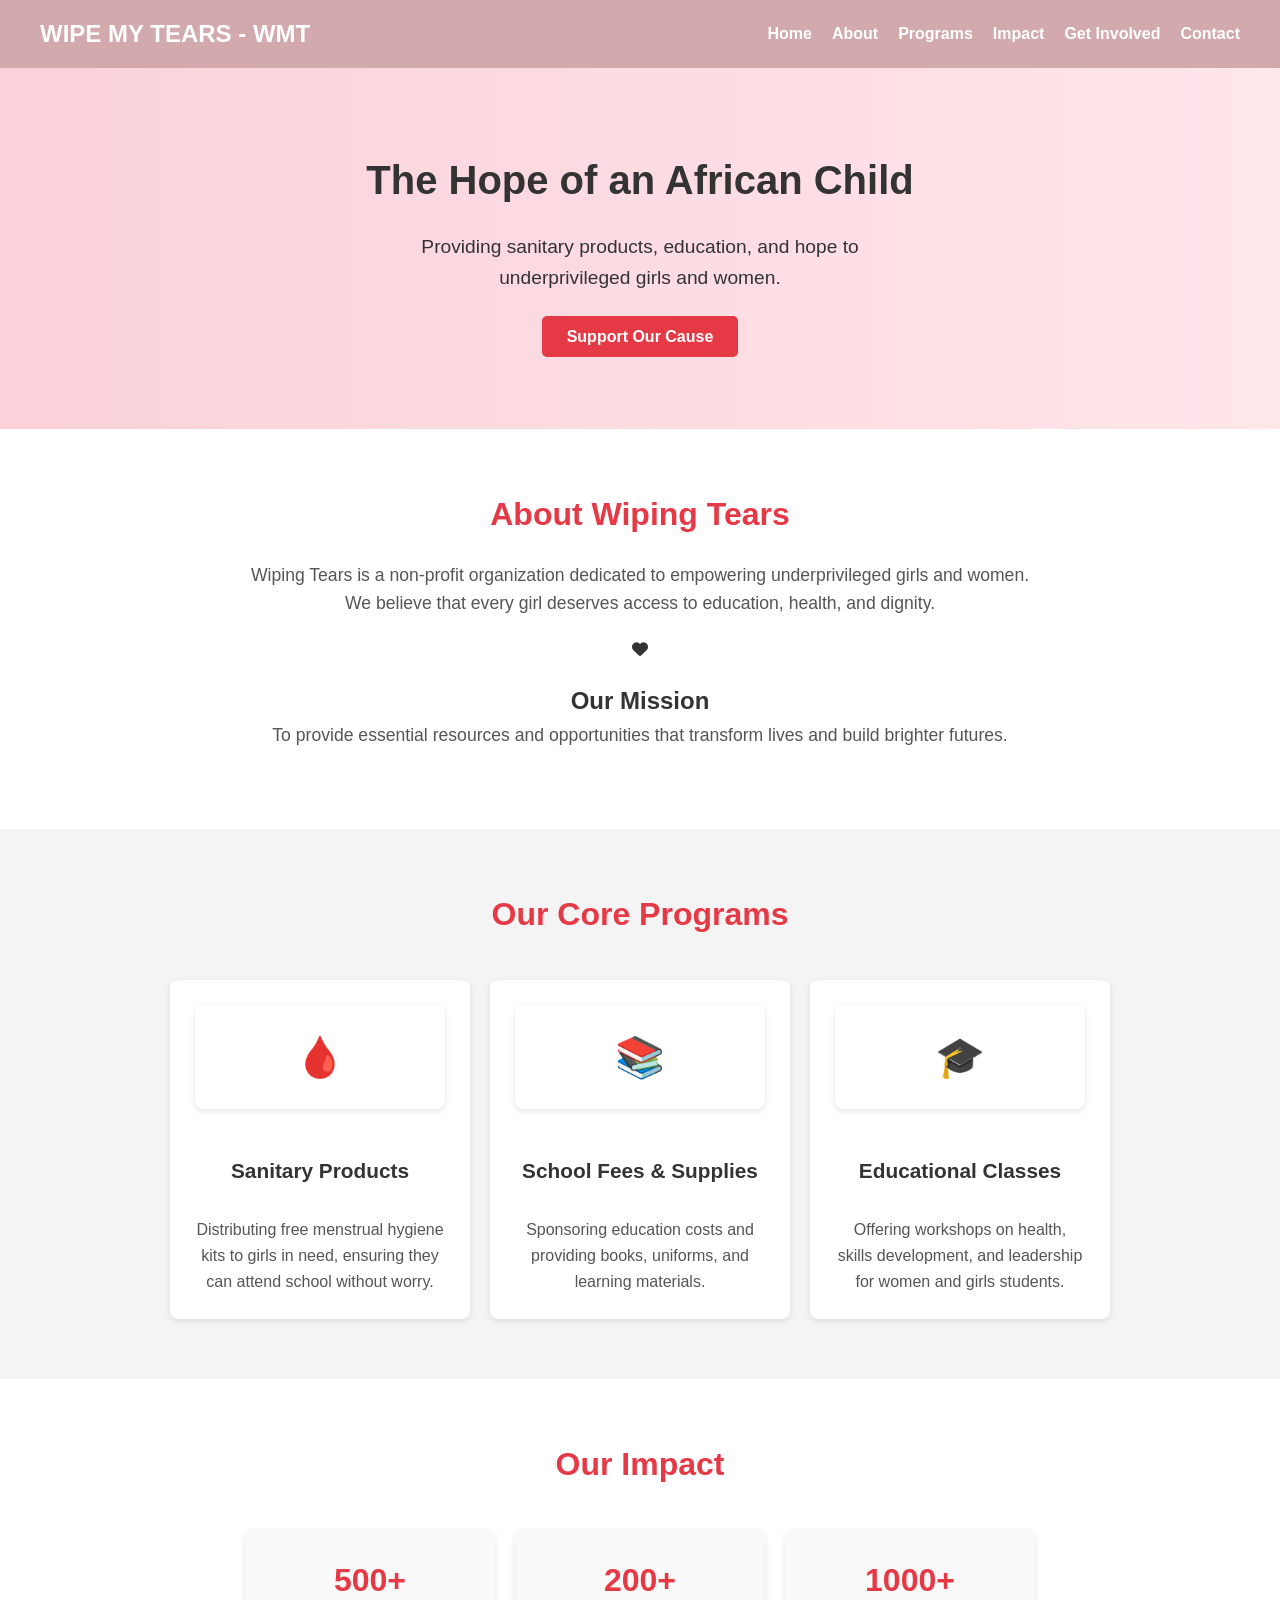
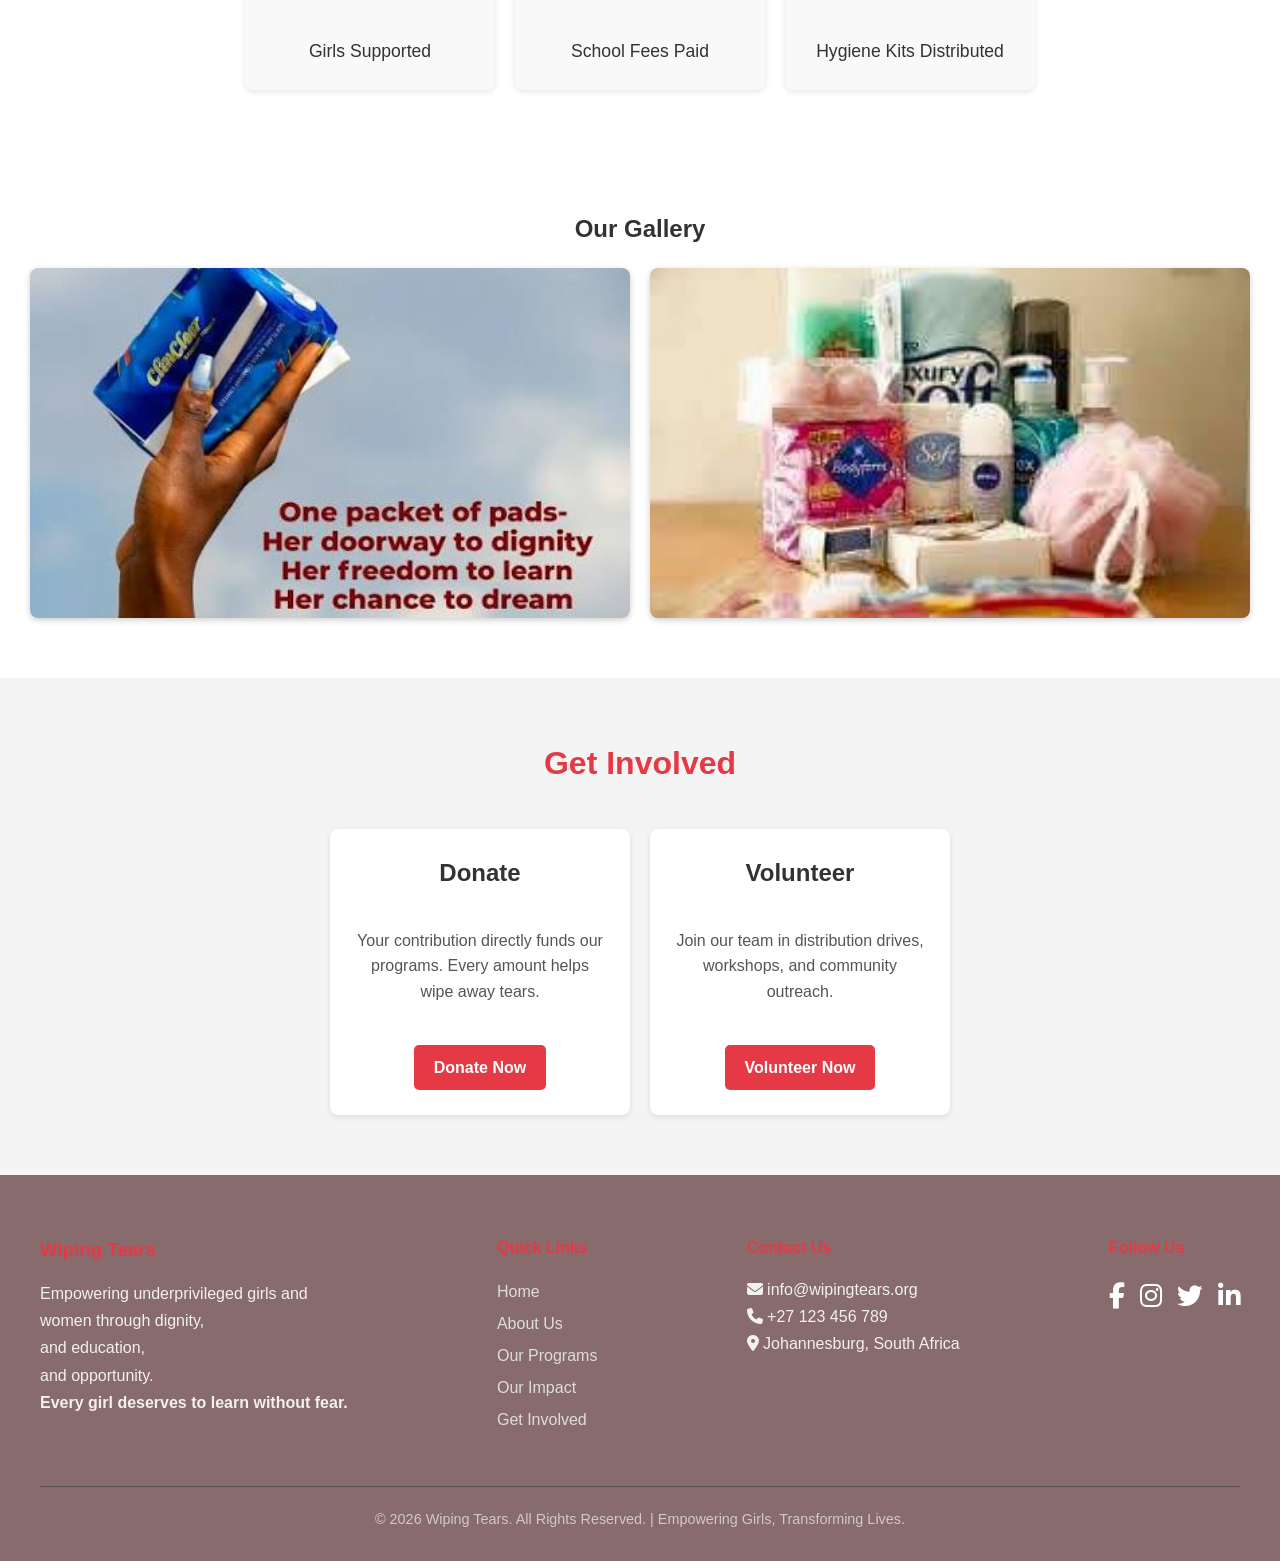
==== commit eb9f8d79: "Add gallery thumbnails and modal functionality; implement responsive styles for improved user experi" ====
--- a/index.html
+++ b/index.html
@@ -94,17 +94,26 @@
 </section>
 
 
-<!-- Image Slider Section -->
-<section id="impact-slider">
-  <div class="slider">
+<!-- Gallery Thumbnails -->
+<section id="gallery">
+  <h2>Our Gallery</h2>
+  <div class="gallery-thumbs">
+    <img src="Images/cover.jpg" alt="Thumbnail 1" class="thumb">
+    <img src="Images/cover1.jpg" alt="Thumbnail 2" class="thumb">
+  </div>
+</section>
+
+<!-- Popup Modal -->
+<div id="imageModal" class="modal">
+  <span class="close">&times;</span>
+  <div class="modal-content">
     <img src="Images/cover.jpg" alt="Impact Image 1">
     <img src="Images/cover1.jpg" alt="Impact Image 2">
     <img src="Images/cover.jpg" alt="Impact Image 3">
   </div>
-  <!-- Navigation Arrows -->
-  <button class="prev">&#10094;</button>
-  <button class="next">&#10095;</button>
-</section>
+</div>
+
+
 
 
 <section id="get-involved">
--- a/style.css
+++ b/style.css
@@ -91,15 +91,16 @@
 #impact-slider .slider {
   display: flex;
   transition: transform 0.5s ease-in-out;
-  width: 300%; /* 3 images → 300% */
-  margin: auto;
-  max-width: 900px;
-}
-.slider img {
+  overflow: hidden;   /* keeps images inside */
+  width: 100%;        /* fits page width */
+  max-width: 900px;   /* optional cap */
+  margin: auto;
+}
+#impact-slider .slider img {
   width: 100%;
   height: 400px;
   object-fit: cover;
-  flex-shrink: 0;
+  flex-shrink: 0;     /* each image takes full width */
 }
 #impact-slider button {
   position: absolute; top: 50%; transform: translateY(-50%);
@@ -455,3 +456,73 @@
   h2 { font-size: 1.6em; }
   p { font-size: 1em; }
 }
+/* Gallery Thumbnails */
+.gallery-thumbs {
+  display: flex;
+  gap: 20px;
+  justify-content: center;
+  margin-top: 20px;
+  flex-wrap: wrap; /* allows wrapping on small screens */
+}
+
+.gallery-thumbs img {
+  width: 600px;       /* bigger default size */
+  height: 350px;
+  object-fit: cover;
+  cursor: pointer;
+  border-radius: 8px;
+  box-shadow: 0 2px 6px rgba(0,0,0,0.2);
+  transition: transform 0.3s ease;
+}
+
+.gallery-thumbs img:hover {
+  transform: scale(1.05);
+}
+
+/* Responsive adjustments */
+@media (max-width:768px){
+  .gallery-thumbs img {
+    width: 160px;
+    height: 110px;
+  }
+}
+
+@media (max-width:480px){
+  .gallery-thumbs img {
+    width: 120px;
+    height: 90px;
+  }
+}
+
+
+/* Modal */
+.modal {
+  display: none; /* hidden by default */
+  position: fixed;
+  z-index: 9999; /* ensure it’s on top */
+  left: 0; top: 0;
+  width: 100%; height: 100%;
+  background: rgba(0,0,0,0.8);
+  overflow: auto;
+}
+.modal-content {
+  display: flex;
+  flex-wrap: wrap;
+  gap: 20px;
+  justify-content: center;
+  margin: 50px auto;
+  max-width: 900px;
+}
+.modal-content img {
+  width: 250px;
+  height: 180px;
+  object-fit: cover;
+  border-radius: 6px;
+}
+.close {
+  position: absolute;
+  top: 20px; right: 30px;
+  font-size: 2em;
+  color: #fff;
+  cursor: pointer;
+}
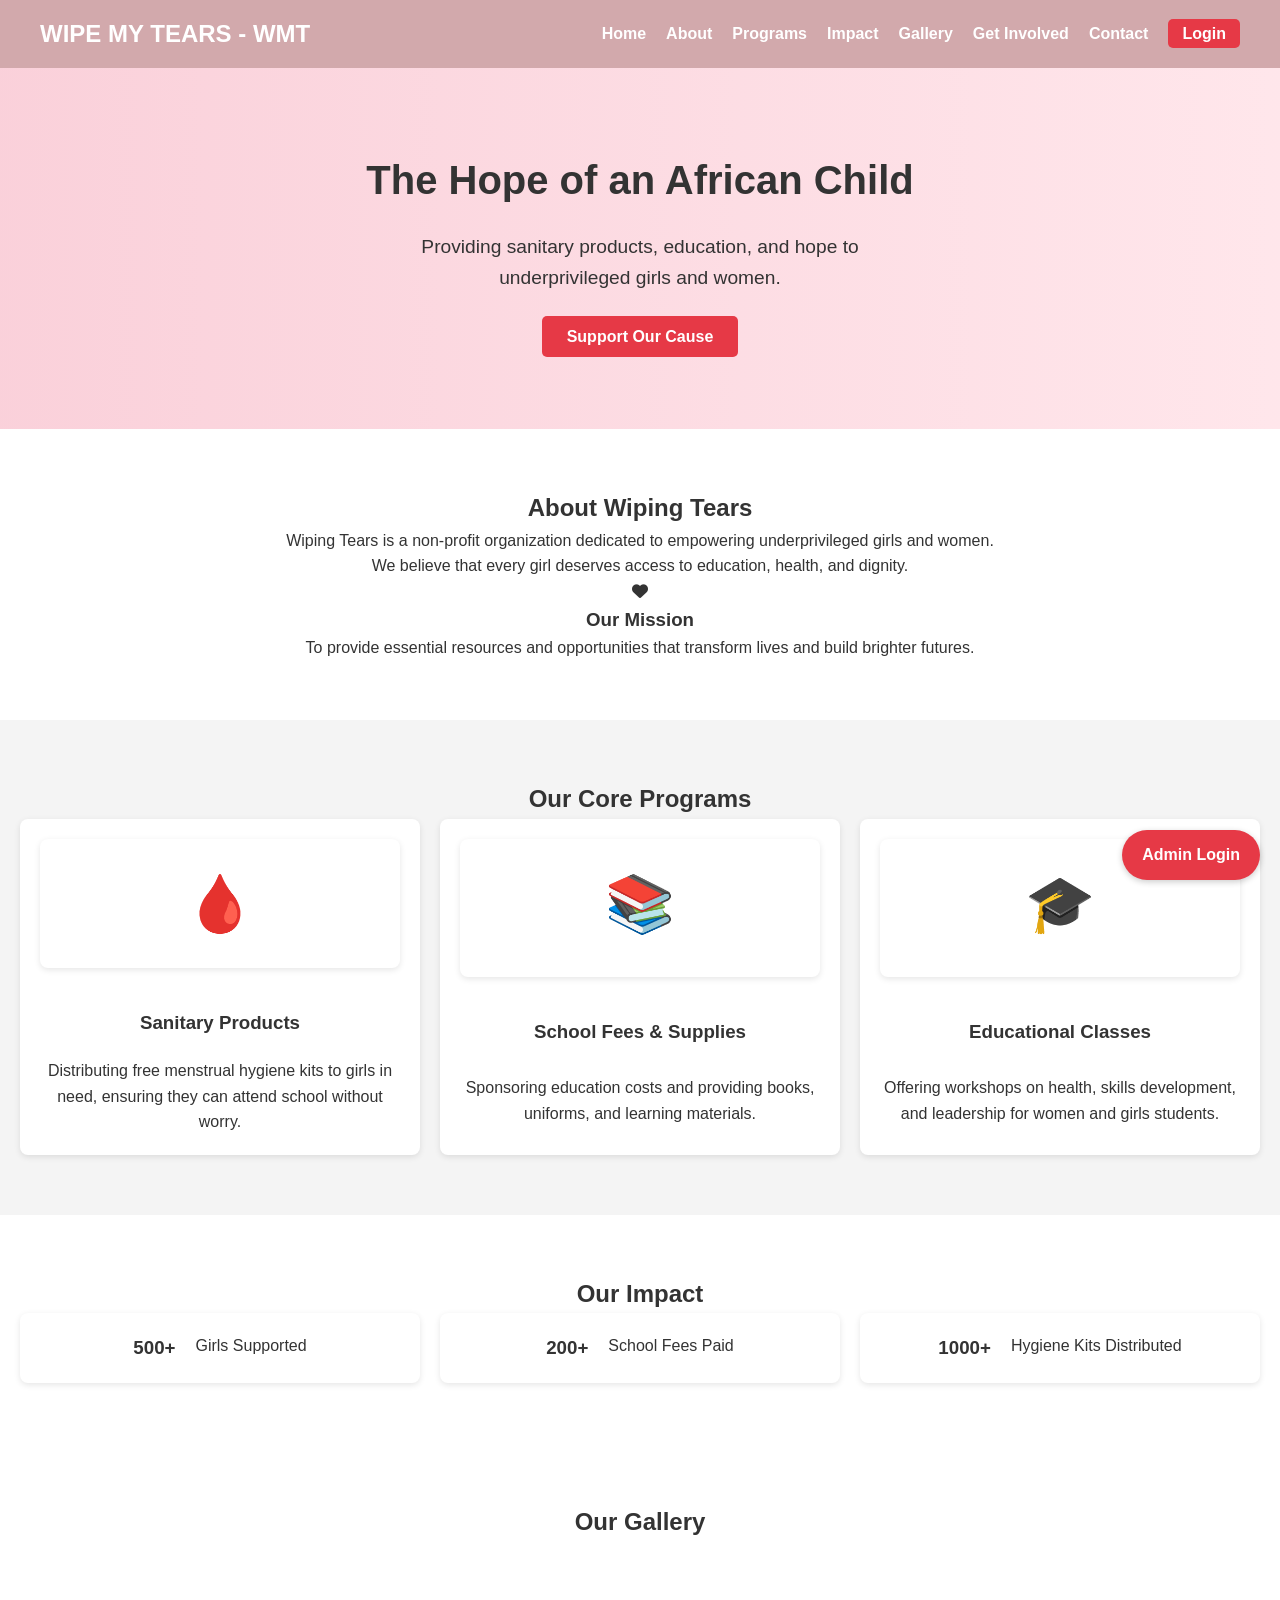
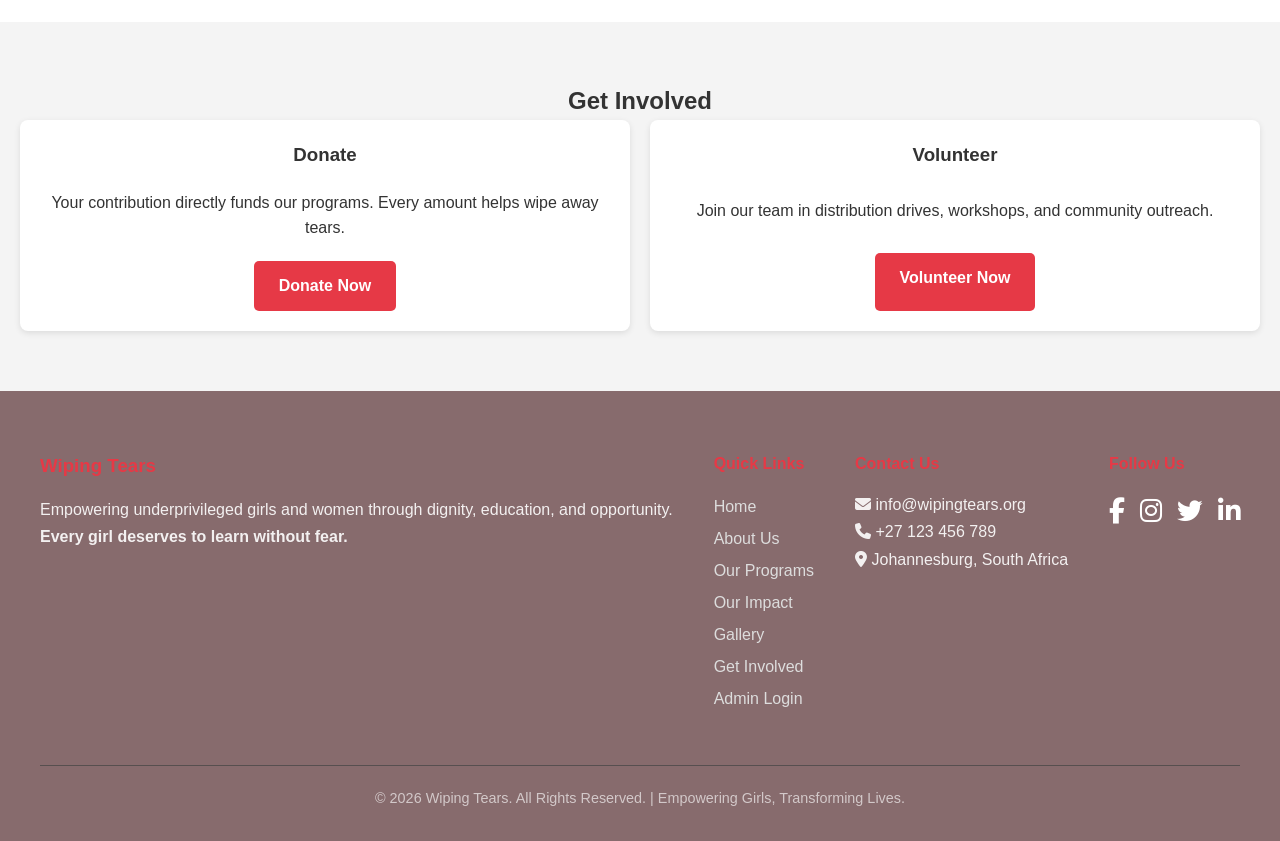
==== commit 239efb68: "Add admin dashboard with login functionality; implement CRUD operations for About section, thumbnail" ====
--- a/index.html
+++ b/index.html
@@ -24,8 +24,10 @@
         <li><a href="#about">About</a></li>
         <li><a href="#programs">Programs</a></li>
         <li><a href="#impact">Impact</a></li>
+        <li><a href="#gallery">Gallery</a></li>
         <li><a href="#get-involved">Get Involved</a></li>
         <li><a href="#contact">Contact</a></li>
+        <li><a href="admin.html" class="admin-link">Login</a></li> <!-- NEW -->
       </ul>
     </nav>
   </header>
@@ -53,6 +55,7 @@
     </div>
   </section>
 
+  <!-- Programs Section -->
 <section id="programs">
   <h2>Our Core Programs</h2>
   <div class="programs-container">
@@ -75,121 +78,111 @@
 </section>
 
 
-<section id="impact">
-  <h2>Our Impact</h2>
-  <div class="impact-container">
-    <div class="impact-card">
-      <h3>500+</h3>
-      <p>Girls Supported</p>
+  <!-- Impact Section -->
+  <section id="impact">
+    <h2>Our Impact</h2>
+    <div class="impact-container">
+      <div class="impact-card">
+        <h3>500+</h3>
+        <p>Girls Supported</p>
+      </div>
+      <div class="impact-card">
+        <h3>200+</h3>
+        <p>School Fees Paid</p>
+      </div>
+      <div class="impact-card">
+        <h3>1000+</h3>
+        <p>Hygiene Kits Distributed</p>
+      </div>
     </div>
-    <div class="impact-card">
-      <h3>200+</h3>
-      <p>School Fees Paid</p>
+  </section>
+
+  <!-- Gallery Section -->
+  <section id="gallery">
+    <h2>Our Gallery</h2>
+    <div class="gallery-thumbs"><!-- JS injects thumbnails here --></div>
+  </section>
+
+  <!-- Popup Modal -->
+  <div id="imageModal" class="modal">
+    <span class="close">&times;</span>
+    <div class="modal-content"><!-- JS injects modal images here --></div>
+  </div>
+
+  <!-- Get Involved Section -->
+  <section id="get-involved">
+    <h2>Get Involved</h2>
+    <div class="involved-container">
+      <div class="involved-card">
+        <h3>Donate</h3>
+        <p>Your contribution directly funds our programs. Every amount helps wipe away tears.</p>
+        <a href="#">Donate Now</a>
+      </div>
+      <div class="involved-card">
+        <h3>Volunteer</h3>
+        <p>Join our team in distribution drives, workshops, and community outreach.</p>
+        <a href="#">Volunteer Now</a>
+      </div>
     </div>
-    <div class="impact-card">
-      <h3>1000+</h3>
-      <p>Hygiene Kits Distributed</p>
-    </div>
-  </div>
-</section>
+  </section>
 
+  <!-- Footer -->
+  <footer>
+    <div>
+      <div class="footer-columns">
+        <!-- Column 1: About -->
+        <div>
+          <h3>Wiping Tears</h3>
+          <p>Empowering underprivileged girls and women through dignity, education, and opportunity.</p>
+          <p><strong>Every girl deserves to learn without fear.</strong></p>
+        </div>
 
-<!-- Gallery Thumbnails -->
-<section id="gallery">
-  <h2>Our Gallery</h2>
-  <div class="gallery-thumbs">
-    <img src="Images/cover.jpg" alt="Thumbnail 1" class="thumb">
-    <img src="Images/cover1.jpg" alt="Thumbnail 2" class="thumb">
-  </div>
-</section>
+        <!-- Column 2: Quick Links -->
+        <div>
+          <h4>Quick Links</h4>
+          <ul>
+            <li><a href="#home">Home</a></li>
+            <li><a href="#about">About Us</a></li>
+            <li><a href="#programs">Our Programs</a></li>
+            <li><a href="#impact">Our Impact</a></li>
+            <li><a href="#gallery">Gallery</a></li>
+            <li><a href="#get-involved">Get Involved</a></li>
+            <li><a href="admin.html">Admin Login</a></li> <!-- NEW -->
+          </ul>
+        </div>
 
-<!-- Popup Modal -->
-<div id="imageModal" class="modal">
-  <span class="close">&times;</span>
-  <div class="modal-content">
-    <img src="Images/cover.jpg" alt="Impact Image 1">
-    <img src="Images/cover1.jpg" alt="Impact Image 2">
-    <img src="Images/cover.jpg" alt="Impact Image 3">
-  </div>
-</div>
+        <!-- Column 3: Contact -->
+        <div>
+          <h4>Contact Us</h4>
+          <p><i class="fas fa-envelope"></i> info@wipingtears.org</p>
+          <p><i class="fas fa-phone"></i> +27 123 456 789</p>
+          <p><i class="fas fa-map-marker-alt"></i> Johannesburg, South Africa</p>
+        </div>
 
-
-
-
-<section id="get-involved">
-  <h2>Get Involved</h2>
-  <div class="involved-container">
-    <div class="involved-card">
-      <h3>Donate</h3>
-      <p>Your contribution directly funds our programs. Every amount helps wipe away tears.</p>
-      <a href="#">Donate Now</a>
-    </div>
-    <div class="involved-card">
-      <h3>Volunteer</h3>
-      <p>Join our team in distribution drives, workshops, and community outreach.</p>
-      <a href="#">Volunteer Now</a>
-    </div>
-  </div>
-</section>
-
-
- <footer>
-  <div>
-    <div class="footer-columns">
-      <!-- Column 1: About -->
-      <div>
-        <h3>Wiping Tears</h3>
-        <p>
-  Empowering underprivileged girls and<br> women through dignity,<br>
-  and
-  education,<br>
-  and opportunity.
-</p>
-
-        <p><strong>Every girl deserves to learn without fear.</strong></p>
+        <!-- Column 4: Social Media -->
+        <div>
+          <h4>Follow Us</h4>
+          <div class="social">
+            <a href="#"><i class="fab fa-facebook-f"></i></a>
+            <a href="#"><i class="fab fa-instagram"></i></a>
+            <a href="#"><i class="fab fa-twitter"></i></a>
+            <a href="#"><i class="fab fa-linkedin-in"></i></a>
+          </div>
+        </div>
       </div>
 
-      <!-- Column 2: Quick Links -->
-      <div>
-        <h4>Quick Links</h4>
-        <ul>
-          <li><a href="#home">Home</a></li>
-          <li><a href="#about">About Us</a></li>
-          <li><a href="#programs">Our Programs</a></li>
-          <li><a href="#impact">Our Impact</a></li>
-          <li><a href="#get-involved">Get Involved</a></li>
-        </ul>
-      </div>
-
-      <!-- Column 3: Contact -->
-      <div>
-        <h4>Contact Us</h4>
-        <p><i class="fas fa-envelope"></i> info@wipingtears.org</p>
-        <p><i class="fas fa-phone"></i> +27 123 456 789</p>
-        <p><i class="fas fa-map-marker-alt"></i> Johannesburg, South Africa</p>
-      </div>
-
-      <!-- Column 4: Social Media -->
-      <div>
-        <h4>Follow Us</h4>
-        <div class="social">
-          <a href="#"><i class="fab fa-facebook-f"></i></a>
-          <a href="#"><i class="fab fa-instagram"></i></a>
-          <a href="#"><i class="fab fa-twitter"></i></a>
-          <a href="#"><i class="fab fa-linkedin-in"></i></a>
-        </div>
+      <!-- Bottom Bar -->
+      <div class="bottom-bar">
+        <p>&copy; 2026 Wiping Tears. All Rights Reserved. | Empowering Girls, Transforming Lives.</p>
       </div>
     </div>
-
-    <!-- Bottom Bar -->
-    <div class="bottom-bar">
-      <p>&copy; 2026 Wiping Tears. All Rights Reserved. | Empowering Girls, Transforming Lives.</p>
-    </div>
-  </div>
-</footer>
-
+  </footer>
 
   <!-- External JS -->
   <script src="script.js"></script>
+
+  <!-- Floating Admin Login Button -->
+<a href="admin.html" class="floating-login">Admin Login</a>
+
 </body>
 </html>
--- a/style.css
+++ b/style.css
@@ -35,6 +35,24 @@
   color: #fff;
   text-decoration: none;
   font-weight: bold;
+  transition: color 0.3s ease;
+}
+#nav-links a:hover {
+  color: #ffe0e6; /* soft pink hover */
+}
+
+/* Highlight Admin Login link */
+#nav-links .admin-link {
+  background: #e63946;   /* brand red */
+  color: #fff;
+  padding: 6px 14px;
+  border-radius: 5px;
+  font-weight: bold;
+  transition: background 0.3s ease, color 0.3s ease;
+}
+#nav-links .admin-link:hover {
+  background: #c72d3a;   /* darker red on hover */
+  color: #fff;
 }
 
 /* Responsive Navigation */
@@ -45,8 +63,13 @@
     position:fixed; top:0; left:-250px; width:250px; height:100%; 
     padding:20px; transition:left 0.3s ease; z-index:999;
   }
-  #nav-links.show { left:0; }
+  #nav-links.show { display:flex; left:0; }
   #nav-links li { margin:15px 0; }
+  #nav-links .admin-link {
+    display: inline-block;
+    text-align: center;
+    margin-top: 10px;
+  }
 }
 
 /* Hero Section */
@@ -81,392 +104,16 @@
   border-radius: 8px; box-shadow: 0 2px 6px rgba(0,0,0,0.1);
 }
 
-/* Image Slider */
-#impact-slider {
-  position: relative;
-  background: linear-gradient(to right, #f9c5d1, #ffe0e6);
-  padding: 40px 20px;
-  text-align: center;
-}
-#impact-slider .slider {
-  display: flex;
-  transition: transform 0.5s ease-in-out;
-  overflow: hidden;   /* keeps images inside */
-  width: 100%;        /* fits page width */
-  max-width: 900px;   /* optional cap */
-  margin: auto;
-}
-#impact-slider .slider img {
-  width: 100%;
-  height: 400px;
-  object-fit: cover;
-  flex-shrink: 0;     /* each image takes full width */
-}
-#impact-slider button {
-  position: absolute; top: 50%; transform: translateY(-50%);
-  background: rgba(0,0,0,0.5); color: #fff; border: none;
-  padding: 10px; cursor: pointer; font-size: 1.5em; border-radius: 50%;
-}
-#impact-slider .prev { left: 10px; }
-#impact-slider .next { right: 10px; }
-
-/* Responsive slider heights */
-@media (max-width:768px){ .slider img { height:250px; } }
-@media (max-width:480px){ .slider img { height:200px; } }
-
-/* Footer */
-footer {
-  background: #876b6d;
-  color: #fff;
-  padding: 60px 20px 30px;
-}
-footer > div {
-  max-width: 1200px;
-  margin: auto;
-}
-footer .columns {
-  display: flex;
-  flex-wrap: wrap;
-  gap: 40px;
-  justify-content: space-between;
-}
-footer h3, footer h4 { color: #e63946; margin-bottom: 15px; }
-footer ul { list-style: none; padding: 0; margin: 0; line-height: 2; }
-footer a { color: #ddd; text-decoration: none; }
-footer .social { display: flex; gap: 15px; font-size: 1.6em; }
-footer .bottom-bar {
-  margin-top: 50px; padding-top: 20px; border-top: 1px solid #444;
-  text-align: center; opacity: 0.7; font-size: 0.9em;
-}
-                       /* Core Programs Section */
-#programs {
-  background: #f4f4f4;
-  padding: 60px 20px;
-  text-align: center;
-}
-
-#programs h2 {
-  font-size: 2em;
-  margin-bottom: 40px;
-  color: #e63946;
-}
-
-#programs .programs-container {
-  display: flex;
-  gap: 20px;
-  flex-wrap: wrap;
-  justify-content: center;
-  max-width: 1000px;
-  margin: auto;
-}
-
-#programs .program-card {
-  flex: 1;
-  min-width: 250px;
-  max-width: 300px;
-  background: #fff;
-  padding: 25px;
-  border-radius: 8px;
-  box-shadow: 0 2px 6px rgba(0,0,0,0.1);
-  text-align: center;
-  transition: transform 0.3s ease;
-}
-
-#programs .program-card:hover {
-  transform: translateY(-5px);
-}
-
-#programs .program-icon {
-  font-size: 2.5em;
-  margin-bottom: 15px;
-  color: #e63946;
-}
-
-#programs .program-card h3 {
-  margin-top: 10px;
-  font-size: 1.3em;
-  color: #333;
-}
-
-#programs .program-card p {
-  margin-top: 10px;
-  font-size: 1em;
-  color: #555;
-}
-/* Impact Section */
-#impact {
-  background: #fff;
-  padding: 60px 20px;
-  text-align: center;
-}
-
-#impact h2 {
-  font-size: 2em;
-  margin-bottom: 40px;
-  color: #e63946;
-}
-
-#impact .impact-container {
-  display: flex;
-  gap: 20px;
-  flex-wrap: wrap;
-  justify-content: center;
-  max-width: 800px;
-  margin: auto;
-}
-
-#impact .impact-card {
-  flex: 1;
-  min-width: 200px;
-  max-width: 250px;
-  background: #f9f9f9;
-  padding: 25px;
-  border-radius: 8px;
-  box-shadow: 0 2px 6px rgba(0,0,0,0.1);
-  text-align: center;
-  transition: transform 0.3s ease;
-}
-
-#impact .impact-card:hover {
-  transform: translateY(-5px);
-}
-
-#impact .impact-card h3 {
-  font-size: 2em;
-  color: #e63946;
-  margin-bottom: 10px;
-}
-
-#impact .impact-card p {
-  font-size: 1.1em;
-  color: #333;
-}
-/* Get Involved Section */
-#get-involved {
-  background: #f4f4f4;
-  padding: 60px 20px;
-  text-align: center;
-}
-
-#get-involved h2 {
-  font-size: 2em;
-  margin-bottom: 40px;
-  color: #e63946;
-}
-
-#get-involved .involved-container {
-  display: flex;
-  gap: 20px;
-  flex-wrap: wrap;
-  justify-content: center;
-  max-width: 1000px;
-  margin: auto;
-}
-
-#get-involved .involved-card {
-  flex: 1;
-  min-width: 250px;
-  max-width: 300px;
-  background: #fff;
-  padding: 25px;
-  border-radius: 8px;
-  box-shadow: 0 2px 6px rgba(0,0,0,0.1);
-  text-align: center;
-  transition: transform 0.3s ease;
-}
-
-#get-involved .involved-card:hover {
-  transform: translateY(-5px);
-}
-
-#get-involved .involved-card h3 {
-  font-size: 1.5em;
-  margin-bottom: 15px;
-  color: #333;
-}
-
-#get-involved .involved-card p {
-  font-size: 1em;
-  margin-bottom: 20px;
-  color: #555;
-}
-
-#get-involved .involved-card a {
-  display: inline-block;
-  background: #e63946;
-  color: #fff;
-  padding: 10px 20px;
-  border-radius: 5px;
-  text-decoration: none;
-  font-weight: bold;
-  transition: background 0.3s ease;
-}
-
-#get-involved .involved-card a:hover {
-  background: #c72d3a;
-}
-/* Footer */
-footer {
-  background: #876b6d;   /* muted maroon */
-  color: #fff;
-  padding: 60px 20px 30px;
-}
-
-footer > div {
-  max-width: 1200px;
-  margin: auto;
-}
-
-footer .footer-columns {
-  display: flex;
-  flex-wrap: wrap;
-  gap: 40px;
-  justify-content: space-between;
-}
-
-footer h3, footer h4 {
-  color: #e63946;
-  margin-bottom: 15px;
-}
-
-footer p {
-  opacity: 0.9;
-  line-height: 1.7;
-}
-
-footer ul {
-  list-style: none;
-  padding: 0;
-  margin: 0;
-  line-height: 2;
-}
-
-footer a {
-  color: #ddd;
-  text-decoration: none;
-  transition: color 0.3s ease;
-}
-
-footer a:hover {
-  color: #fff;
-}
-
-footer .social {
-  display: flex;
-  gap: 15px;
-  font-size: 1.6em;
-}
-
-footer .social a {
-  color: #fff;
-  transition: color 0.3s ease;
-}
-
-footer .social a:hover {
-  color: #e63946;
-}
-
-footer .bottom-bar {
-  margin-top: 50px;
-  padding-top: 20px;
-  border-top: 1px solid #444;
-  text-align: center;
-  opacity: 0.7;
-  font-size: 0.9em;
-}
-/* About Section */
-#about {
-  background: #fff;
-  padding: 60px 20px;
-  text-align: center;
-}
-
-#about h2 {
-  font-size: 2em;
-  margin-bottom: 20px;
-  color: #e63946;
-}
-
-#about p {
-  font-size: 1.1em;
-  margin-bottom: 20px;   /* extra spacing between lines */
-  color: #555;
-}
-
-#about .heart {
-  font-size: 2em;
-  color: #e63946;        /* red heart */
-  margin: 25px 0;        /* vertical spacing around heart */
-}
-
-#about h3 {
-  margin-top: 20px;
-  font-size: 1.5em;
-  color: #333;
-}
-
-#about .mission {
-  margin-top: 15px;
-  font-size: 1em;
-  color: #555;
-  line-height: 1.6;
-}
-
-/* Navigation */
-#menu-toggle {
-  display: none;
-  font-size: 1.8em;
-  cursor: pointer;
-  color: #fff;
-}
-
-/* Desktop nav */
-#nav-links {
-  list-style: none;
-  display: flex;
-  gap: 20px;
-}
-
-/* Mobile nav */
-@media (max-width:768px){
-  #menu-toggle { display:block; }
-  #nav-links { 
-    display:none; 
-    flex-direction:column; 
-    background:#d2a9ac; 
-    position:fixed; 
-    top:0; 
-    left:-250px; 
-    width:250px; 
-    height:100%; 
-    padding:20px; 
-    transition:left 0.3s ease; 
-    z-index:999;
-  }
-  #nav-links.show { display:flex; left:0; }
-  #nav-links li { margin:15px 0; }
-}
-section {
-  padding: 60px 20px;
-  text-align: center;
-}
-
-@media (max-width:768px){
-  section { padding: 40px 15px; }
-  h2 { font-size: 1.6em; }
-  p { font-size: 1em; }
-}
 /* Gallery Thumbnails */
 .gallery-thumbs {
   display: flex;
   gap: 20px;
   justify-content: center;
   margin-top: 20px;
-  flex-wrap: wrap; /* allows wrapping on small screens */
-}
-
+  flex-wrap: wrap;
+}
 .gallery-thumbs img {
-  width: 600px;       /* bigger default size */
+  width: 600px;
   height: 350px;
   object-fit: cover;
   cursor: pointer;
@@ -474,32 +121,21 @@
   box-shadow: 0 2px 6px rgba(0,0,0,0.2);
   transition: transform 0.3s ease;
 }
-
 .gallery-thumbs img:hover {
   transform: scale(1.05);
 }
-
-/* Responsive adjustments */
 @media (max-width:768px){
-  .gallery-thumbs img {
-    width: 160px;
-    height: 110px;
-  }
-}
-
+  .gallery-thumbs img { width: 160px; height: 110px; }
+}
 @media (max-width:480px){
-  .gallery-thumbs img {
-    width: 120px;
-    height: 90px;
-  }
-}
-
+  .gallery-thumbs img { width: 120px; height: 90px; }
+}
 
 /* Modal */
 .modal {
-  display: none; /* hidden by default */
+  display: none;
   position: fixed;
-  z-index: 9999; /* ensure it’s on top */
+  z-index: 9999;
   left: 0; top: 0;
   width: 100%; height: 100%;
   background: rgba(0,0,0,0.8);
@@ -526,3 +162,72 @@
   color: #fff;
   cursor: pointer;
 }
+
+/* Footer */
+footer {
+  background: #876b6d;
+  color: #fff;
+  padding: 60px 20px 30px;
+}
+footer > div { max-width: 1200px; margin: auto; }
+footer .footer-columns {
+  display: flex;
+  flex-wrap: wrap;
+  gap: 40px;
+  justify-content: space-between;
+}
+footer h3, footer h4 { color: #e63946; margin-bottom: 15px; }
+footer p { opacity: 0.9; line-height: 1.7; }
+footer ul { list-style: none; padding: 0; margin: 0; line-height: 2; }
+footer a { color: #ddd; text-decoration: none; transition: color 0.3s ease; }
+footer a:hover { color: #fff; }
+footer .social { display: flex; gap: 15px; font-size: 1.6em; }
+footer .social a { color: #fff; transition: color 0.3s ease; }
+footer .social a:hover { color: #e63946; }
+footer .bottom-bar {
+  margin-top: 50px; padding-top: 20px; border-top: 1px solid #444;
+  text-align: center; opacity: 0.7; font-size: 0.9em;
+}
+
+/* Floating Admin Login Button */
+.floating-login {
+  position: fixed;
+  bottom: 20px;
+  right: 20px;
+  background: #e63946;       /* brand red */
+  color: #fff;
+  padding: 12px 20px;
+  border-radius: 50px;
+  text-decoration: none;
+  font-weight: bold;
+  box-shadow: 0 2px 6px rgba(0,0,0,0.2);
+  transition: background 0.3s ease, transform 0.3s ease;
+  z-index: 10000;            /* stays above other elements */
+}
+.floating-login:hover {
+  background: #c72d3a;       /* darker red on hover */
+  transform: scale(1.05);
+}
+#programs .program-icon {
+  font-size: 3.5em;       /* increased size */
+  margin-bottom: 20px;    /* extra spacing pushes heading down */
+  color: #e63946;         /* brand red */
+  display: block;
+  text-align: center;     /* keeps icon centered above heading */
+}
+/* Get Involved Section Buttons */
+#get-involved .involved-card a {
+  display: inline-block;
+  background: #e63946;       /* brand red */
+  color: #fff;
+  padding: 12px 25px;        /* consistent padding with hero button */
+  border-radius: 5px;
+  text-decoration: none;
+  font-weight: bold;
+  transition: background 0.3s ease, transform 0.3s ease;
+}
+
+#get-involved .involved-card a:hover {
+  background: #c72d3a;       /* darker red on hover */
+  transform: scale(1.05);    /* subtle hover effect */
+}
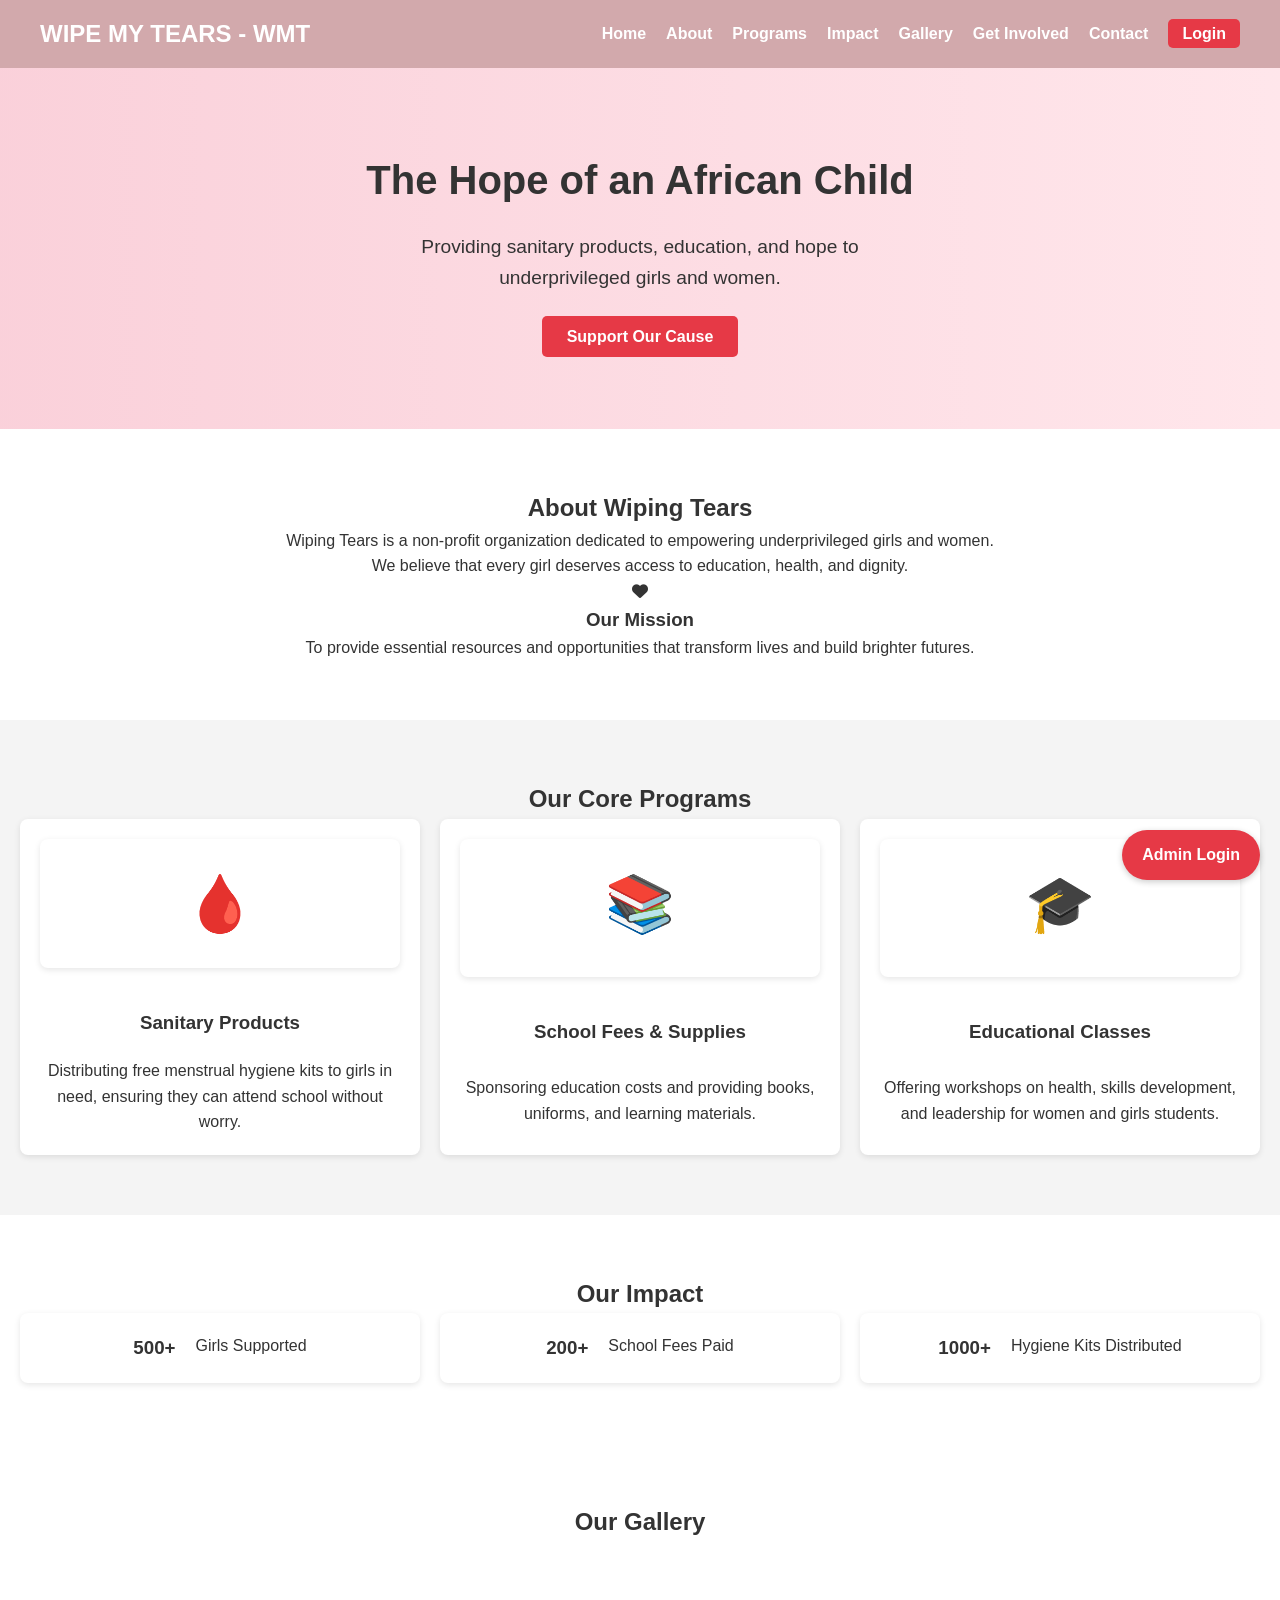
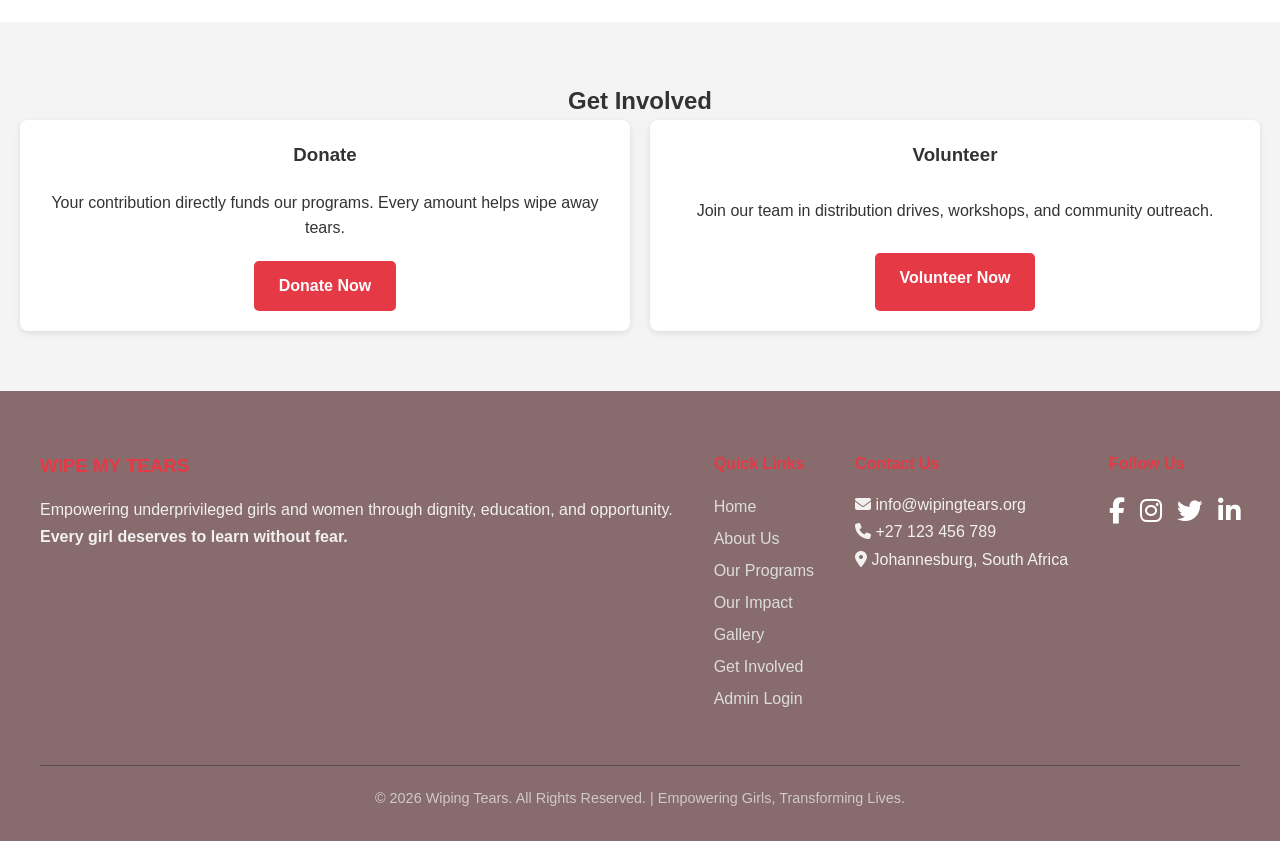
==== commit fca3c8fd: "Update footer heading from "Wiping Tears" to "WIPE MY TEARS" for branding consistency." ====
--- a/index.html
+++ b/index.html
@@ -132,7 +132,7 @@
       <div class="footer-columns">
         <!-- Column 1: About -->
         <div>
-          <h3>Wiping Tears</h3>
+          <h3>WIPE MY TEARS</h3>
           <p>Empowering underprivileged girls and women through dignity, education, and opportunity.</p>
           <p><strong>Every girl deserves to learn without fear.</strong></p>
         </div>
--- a/style.css
+++ b/style.css
@@ -231,3 +231,36 @@
   background: #c72d3a;       /* darker red on hover */
   transform: scale(1.05);    /* subtle hover effect */
 }
+/* Floating Admin Login Button */
+.floating-login {
+  position: fixed;
+  bottom: 20px;
+  right: 20px;
+  background: #e63946;       /* brand red */
+  color: #fff;
+  padding: 12px 20px;
+  border-radius: 50px;
+  text-decoration: none;
+  font-weight: bold;
+  box-shadow: 0 2px 6px rgba(0,0,0,0.2);
+  transition: background 0.3s ease, transform 0.3s ease;
+  z-index: 10000;
+}
+.floating-login:hover {
+  background: #c72d3a;
+  transform: scale(1.05);
+}
+
+/* Smaller on mobile */
+@media (max-width:768px){
+  .floating-login {
+    padding: 8px 16px;
+    font-size: 0.9em;
+  }
+}
+@media (max-width:480px){
+  .floating-login {
+    padding: 6px 12px;
+    font-size: 0.8em;
+  }
+}
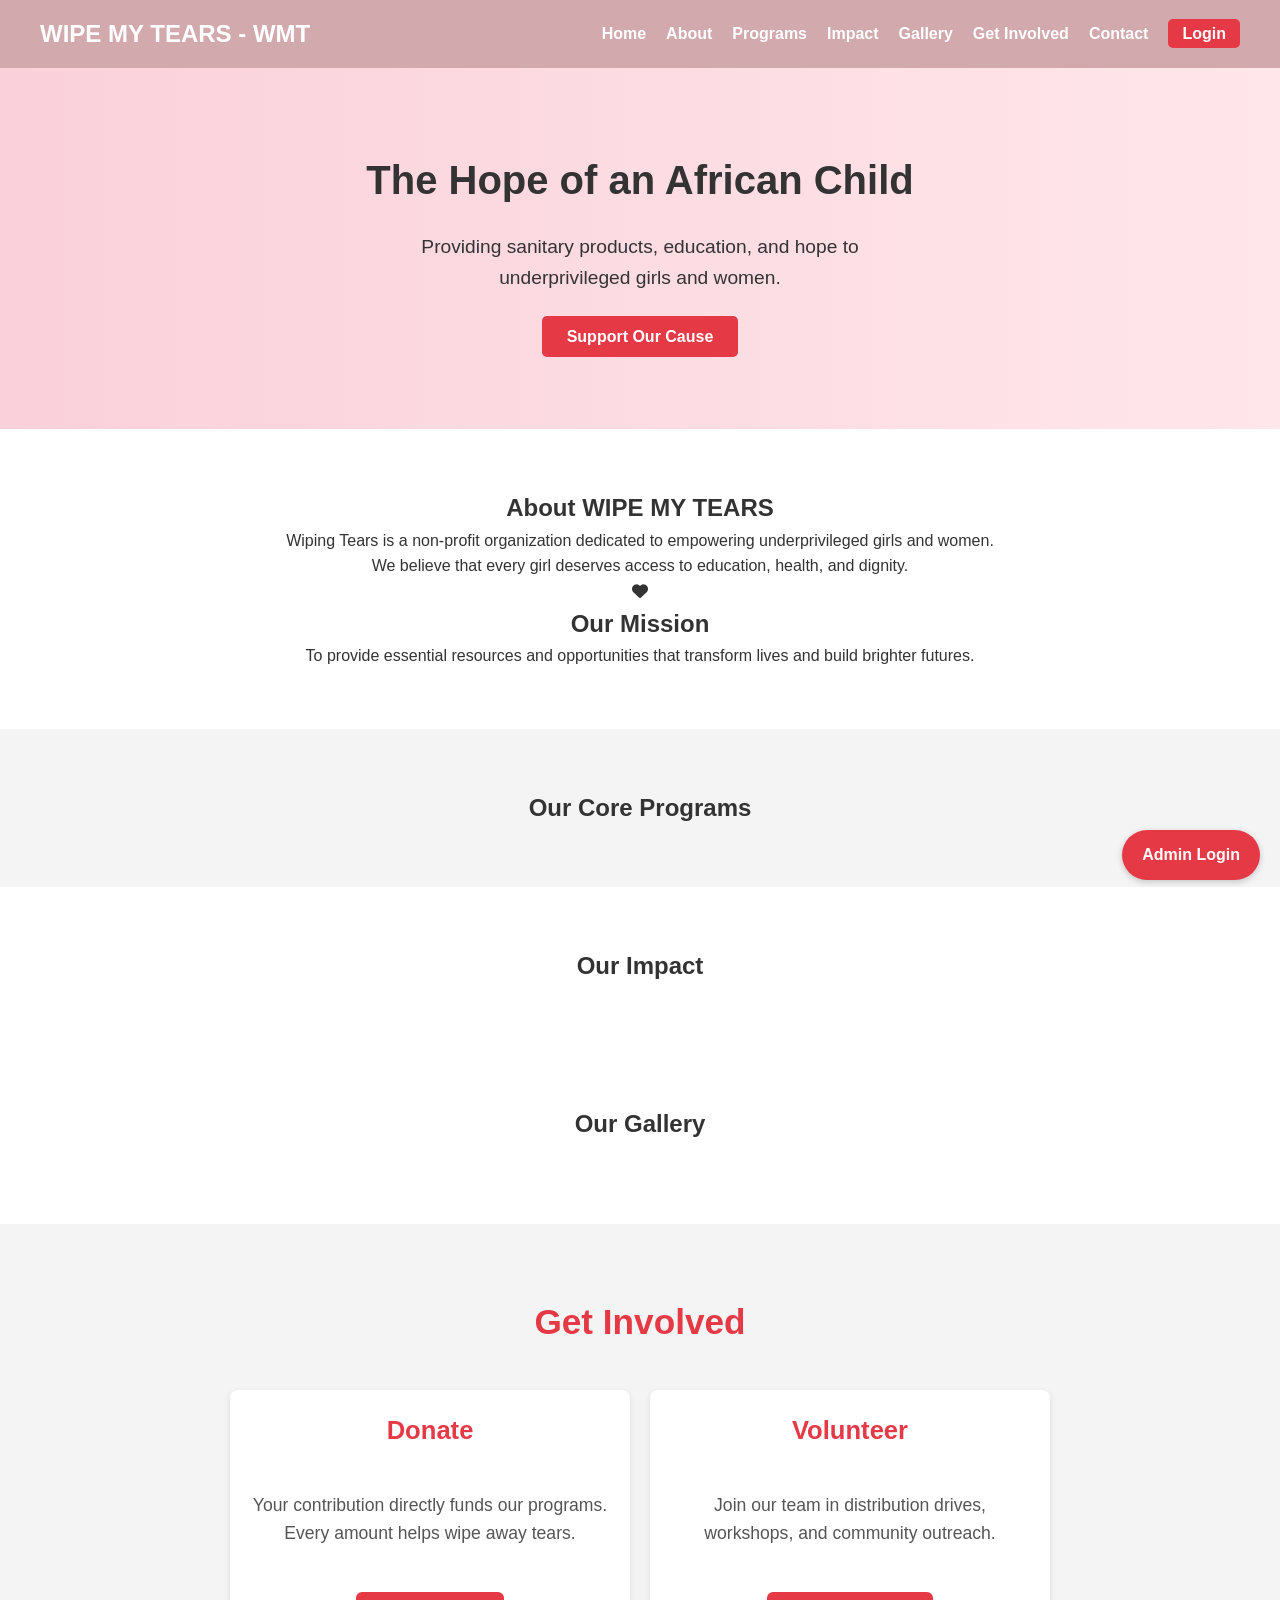
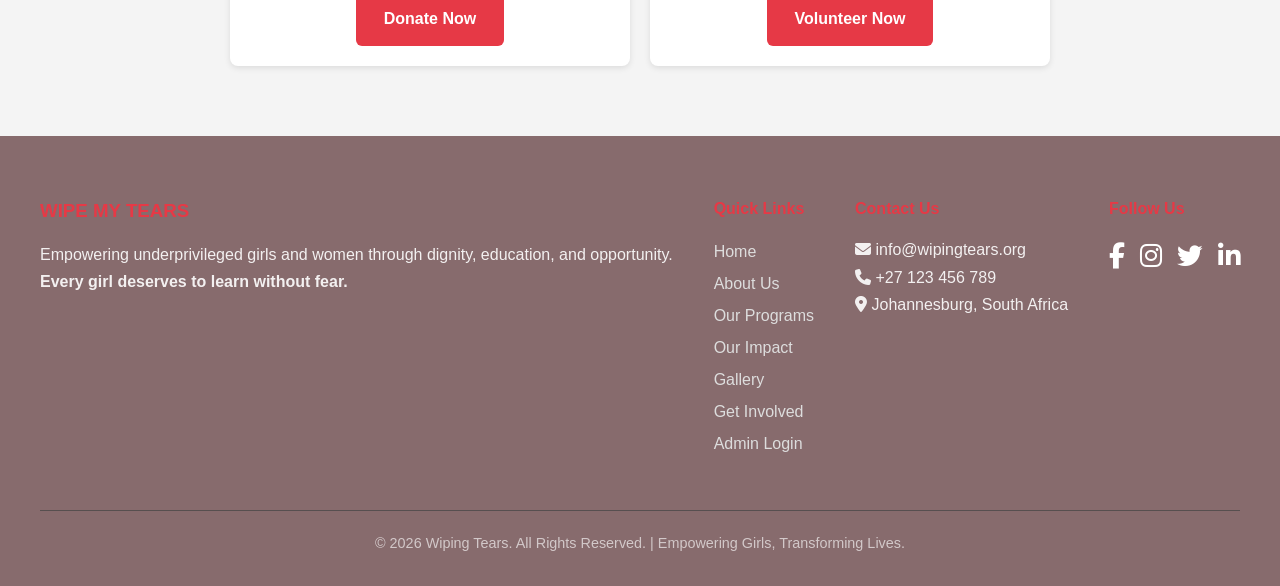
==== commit f21988a8: "Refactor admin interface: enhance layout and styling for login, dashboard, and CRUD sections; implem" ====
--- a/index.html
+++ b/index.html
@@ -3,7 +3,7 @@
 <head>
   <meta charset="UTF-8">
   <meta name="viewport" content="width=device-width, initial-scale=1.0">
-  <title>Wiping Tears | Empowering Girls & Women</title>
+  <title>WIPE MY TEARS | Empowering Girls & Women</title>
   <!-- Font Awesome for icons -->
   <link rel="stylesheet" href="https://cdnjs.cloudflare.com/ajax/libs/font-awesome/6.5.1/css/all.min.css">
   <!-- External CSS -->
@@ -44,12 +44,12 @@
   <!-- About Section -->
   <section id="about">
     <div>
-      <h2>About Wiping Tears</h2>
+      <h2>About WIPE MY TEARS</h2>
       <p>Wiping Tears is a non-profit organization dedicated to empowering underprivileged girls and women.<br>
          We believe that every girl deserves access to education, health, and dignity.</p>
       <div>
         <i class="fas fa-heart"></i>
-        <h3>Our Mission</h3>
+        <h2>Our Mission</h3>
         <p>To provide essential resources and opportunities that transform lives and build brighter futures.</p>
       </div>
     </div>
--- a/style.css
+++ b/style.css
@@ -215,52 +215,129 @@
   display: block;
   text-align: center;     /* keeps icon centered above heading */
 }
-/* Get Involved Section Buttons */
-#get-involved .involved-card a {
+/* Programs Section Cards */
+.programs-container {
+  display: flex;
+  flex-wrap: wrap;
+  gap: 30px;                 /* spacing between cards */
+  justify-content: center;
+  align-items: stretch;      /* equal height alignment */
+}
+
+.program-card {
+  flex: 1 1 300px;           /* minimum width */
+  max-width: 350px;          /* cap width */
+  background: #fff;
+  padding: 25px;
+  border-radius: 10px;
+  box-shadow: 0 4px 10px rgba(0,0,0,0.15);
+  text-align: center;
+  transition: transform 0.3s ease;
+}
+
+.program-card:hover {
+  transform: translateY(-5px);
+}
+
+.program-card h3 {
+  margin-top: 15px;
+  color: #e63946;
+  font-size: 1.4em;
+}
+
+.program-card p {
+  margin-top: 10px;
+  font-size: 1em;
+  line-height: 1.5;
+}
+
+
+/* Get Involved Section */
+#get-involved {
+  background: #f4f4f4;
+  padding: 70px 20px;
+  text-align: center;
+}
+
+#get-involved h2 {
+  font-size: 2.2em;
+  margin-bottom: 40px;
+  color: #e63946;
+}
+
+.involved-container {
+  display: flex;
+  flex-wrap: wrap;
+  gap: 30px;
+  justify-content: center;
+}
+
+.involved-card {
+  flex: 1 1 320px;           /* bigger minimum size */
+  max-width: 400px;          /* cap width */
+  background: #fff;
+  padding: 35px;             /* more padding for larger feel */
+  border-radius: 12px;
+  box-shadow: 0 4px 12px rgba(0,0,0,0.15);
+  text-align: center;
+  transition: transform 0.3s ease;
+}
+
+.involved-card:hover {
+  transform: translateY(-8px);
+}
+
+.involved-card h3 {
+  font-size: 1.6em;
+  margin-bottom: 20px;
+  color: #e63946;
+}
+
+.involved-card p {
+  font-size: 1.1em;
+  margin-bottom: 25px;
+  color: #555;
+  line-height: 1.6;
+}
+
+.involved-card a {
   display: inline-block;
-  background: #e63946;       /* brand red */
-  color: #fff;
-  padding: 12px 25px;        /* consistent padding with hero button */
-  border-radius: 5px;
+  background: #e63946;
+  color: #fff;
+  padding: 14px 28px;        /* larger button */
+  border-radius: 6px;
   text-decoration: none;
   font-weight: bold;
   transition: background 0.3s ease, transform 0.3s ease;
 }
 
-#get-involved .involved-card a:hover {
-  background: #c72d3a;       /* darker red on hover */
-  transform: scale(1.05);    /* subtle hover effect */
-}
-/* Floating Admin Login Button */
-.floating-login {
-  position: fixed;
-  bottom: 20px;
-  right: 20px;
-  background: #e63946;       /* brand red */
-  color: #fff;
-  padding: 12px 20px;
-  border-radius: 50px;
-  text-decoration: none;
-  font-weight: bold;
-  box-shadow: 0 2px 6px rgba(0,0,0,0.2);
-  transition: background 0.3s ease, transform 0.3s ease;
-  z-index: 10000;
-}
-.floating-login:hover {
+.involved-card a:hover {
   background: #c72d3a;
   transform: scale(1.05);
 }
 
-/* Smaller on mobile */
-@media (max-width:768px){
-  .floating-login {
-    padding: 8px 16px;
+/* Responsive scaling */
+@media (max-width: 768px) {
+  .involved-card {
+    flex: 1 1 100%;
+    max-width: 90%;
+    padding: 25px;
+  }
+}
+
+@media (max-width: 480px) {
+  .involved-card {
+    padding: 20px;
+  }
+  .involved-card h3 {
+    font-size: 1.3em;
+  }
+  .involved-card p {
+    font-size: 1em;
+  }
+  .involved-card a {
+    padding: 12px 22px;
     font-size: 0.9em;
   }
 }
-@media (max-width:480px){
-  .floating-login {
-    padding: 6px 12px;
-    font-size: 0.8em;
-  }
-}
+
